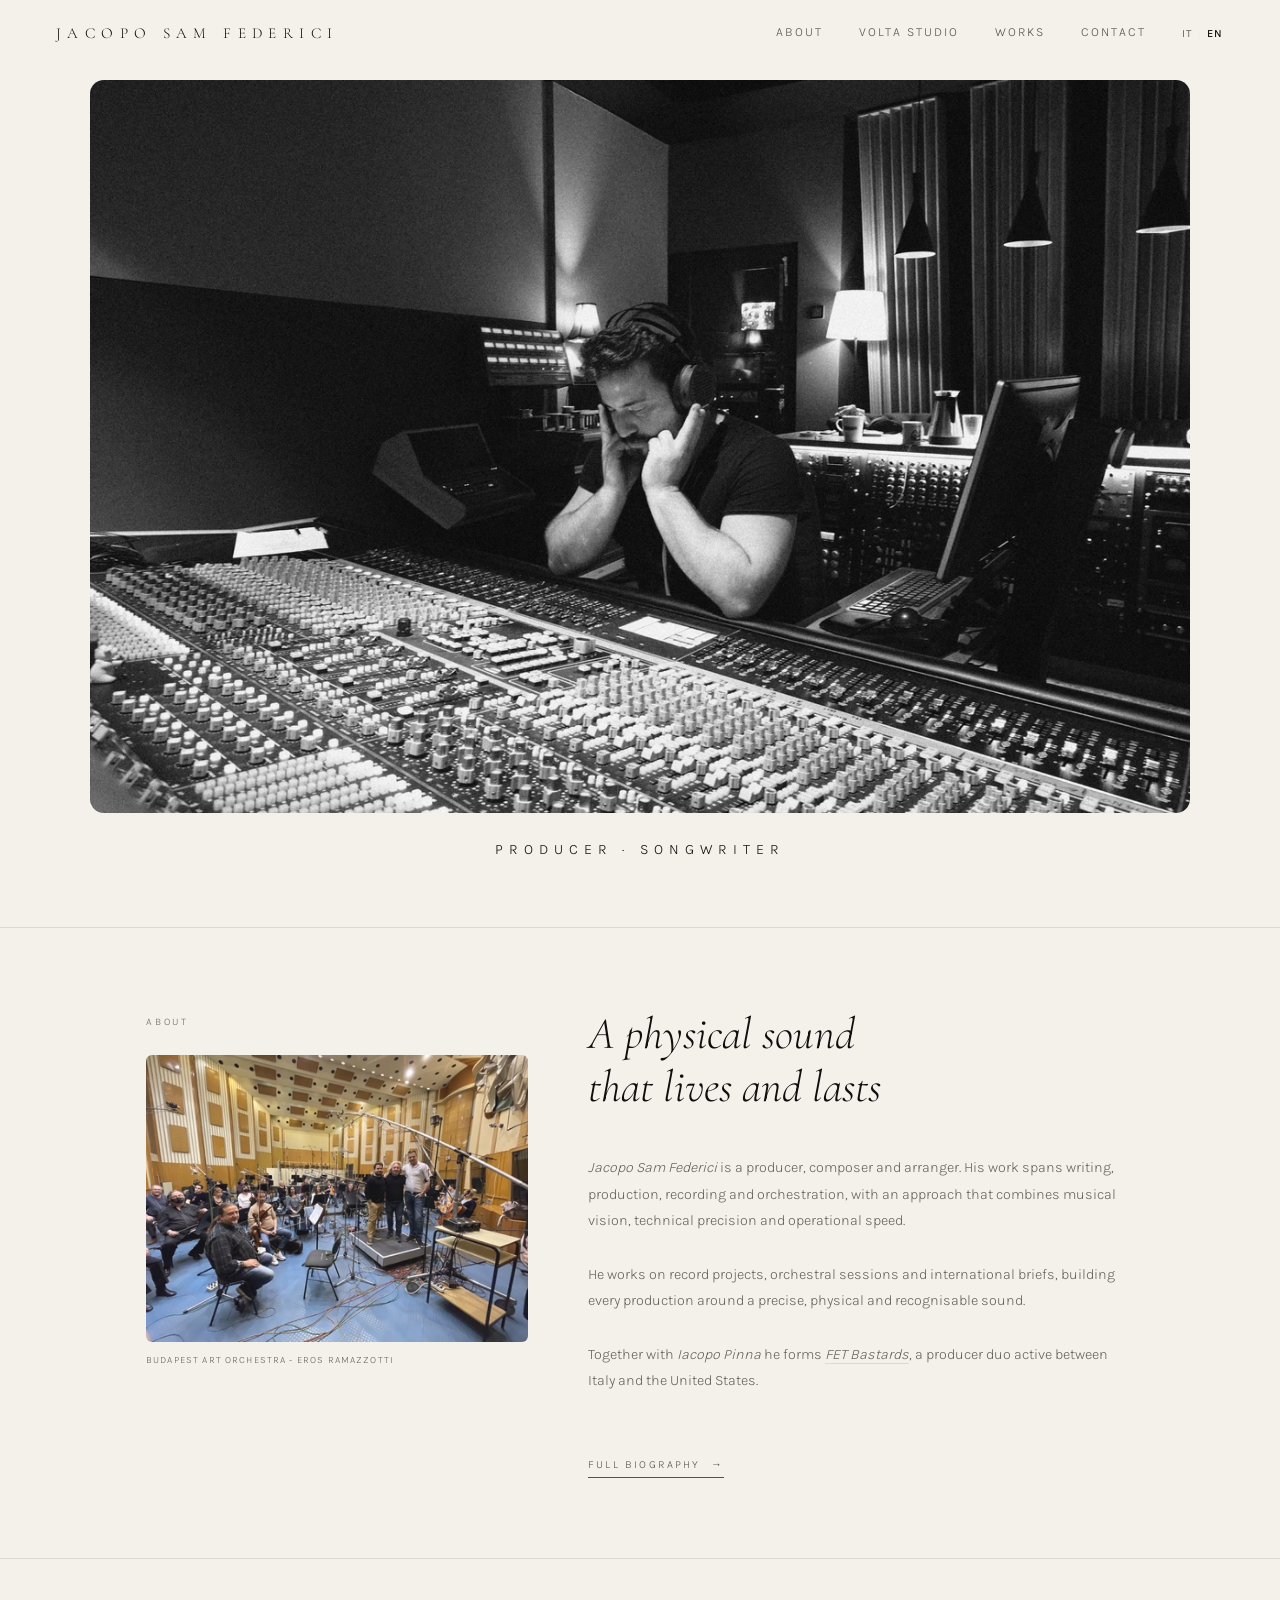
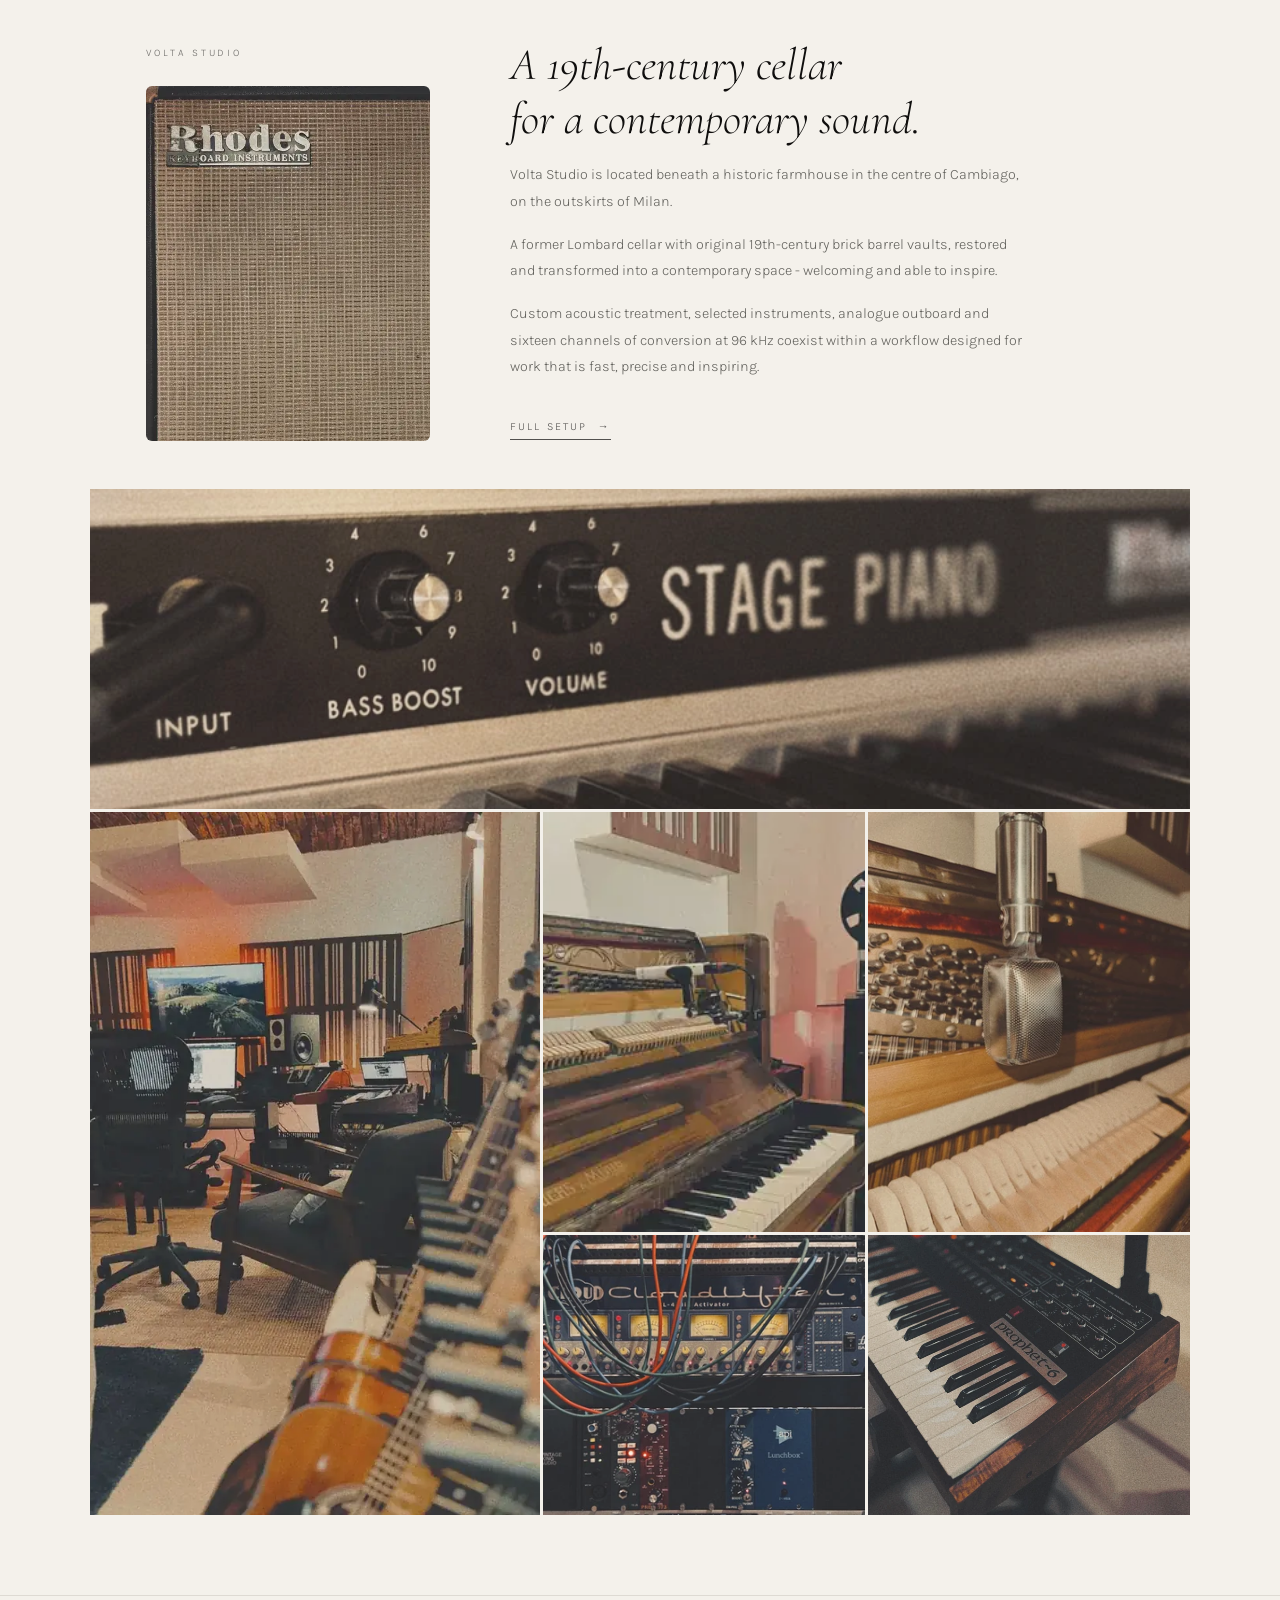
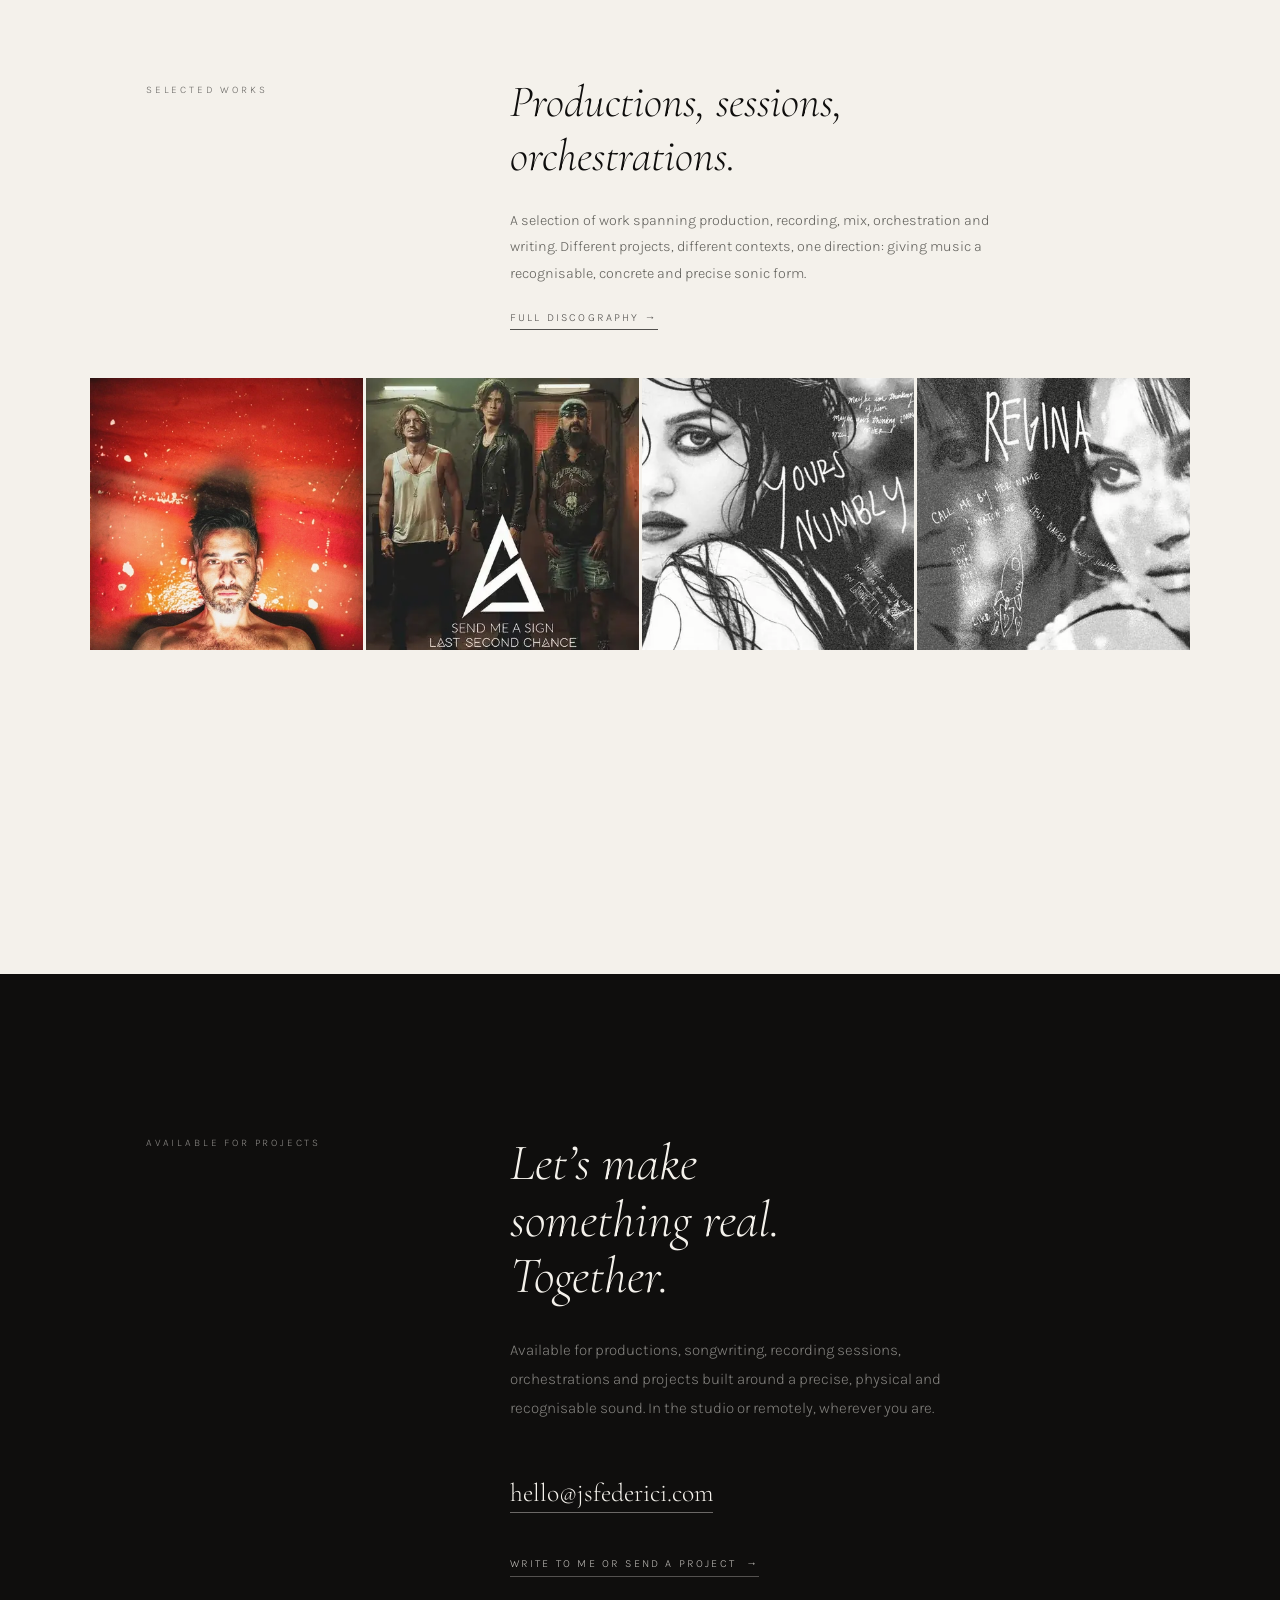
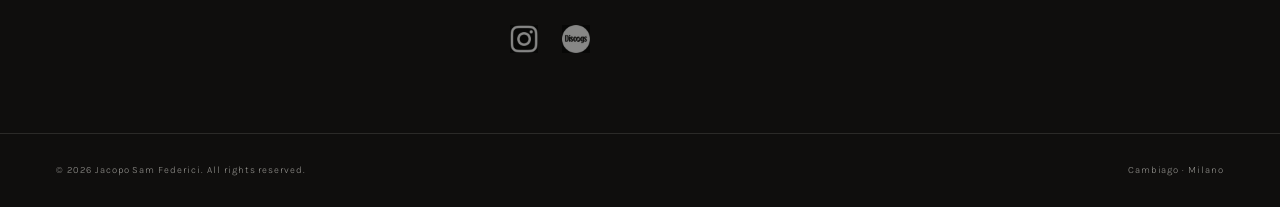
==== index.html @ 931bcba0 "upgrade contatti" ====
<!DOCTYPE html>
<html lang="it">
<head>
  <meta charset="UTF-8">
  <link rel="icon" href="/favicon.ico" sizes="any">
  <link rel="icon" type="image/svg+xml" href="/favicon.svg">
  <link rel="icon" type="image/png" sizes="192x192" href="/favicon-192.png">
  <link rel="apple-touch-icon" href="/apple-touch-icon.png">
  <link rel="manifest" href="/site.webmanifest">
  <link rel="preload" as="image" href="images/idx-hero-1200.webp" imagesrcset="images/idx-hero-768.webp 768w, images/idx-hero-1200.webp 1200w, images/idx-hero-1600.webp 1400w" imagesizes="(max-width:900px) 100vw, 1100px" fetchpriority="high">
  <meta name="viewport" content="width=device-width, initial-scale=1.0">
  <title>Jacopo Sam Federici - Producer, Studio di Registrazione e Produzione Musicale | Milano</title>
  <meta name="description" content="Producer, arrangiatore e compositore a Milano. Volta Studio: produzione discografica, registrazione voce e strumenti, mixaggio, orchestrazioni, sessioni orchestrali e composizione su brief. Sessioni in studio nell'area di Milano e produzioni da remoto in Italia e all'estero.">
  <meta name="keywords" content="studio di registrazione Milano, studio di produzione musicale Milano, produzione discografica, mixaggio, missaggio, orchestrazioni, orchestra, arrangiamenti, jingle, composizione su brief, producer Milano, arrangiatore, musicista di studio, registrazione voce, registrazione strumenti, songwriting, Volta Studio, Cambiago, hinterland Milano, da remoto, FET Bastards">
  <meta name="author" content="Jacopo Sam Federici">
  <meta name="robots" content="index, follow">
  <meta name="geo.region" content="IT-MI">
  <meta name="geo.placename" content="Cambiago, Milano">
  <meta name="geo.position" content="45.5986;9.4079">
  <meta name="ICBM" content="45.5986, 9.4079">
  <meta name="theme-color" content="#0f0e0d">
  <link rel="canonical" href="https://www.jsfederici.com/">

  <!-- Open Graph -->
  <meta property="og:type" content="website">
  <meta property="og:site_name" content="Jacopo Sam Federici">
  <meta property="og:locale:alternate" content="en_US">
  <meta property="og:url" content="https://www.jsfederici.com/">
  <meta property="og:title" content="Jacopo Sam Federici - Producer e Studio di Registrazione a Milano">
  <meta property="og:description" content="Producer, arrangiatore e compositore a Milano. Volta Studio: produzione discografica, registrazione, mixaggio e orchestrazioni. In studio o da remoto.">
  <meta property="og:locale" content="it_IT">
  <meta property="og:image" content="https://www.jsfederici.com/og-image.jpg">
  <meta property="og:image:width" content="1200">
  <meta property="og:image:height" content="630">
  <meta name="twitter:image" content="https://www.jsfederici.com/og-image.jpg">

  <!-- Twitter Card -->
  <meta name="twitter:card" content="summary_large_image">
  <meta name="twitter:title" content="Jacopo Sam Federici - Producer e Studio di Registrazione a Milano">
  <meta name="twitter:description" content="Producer, arrangiatore e compositore a Milano. Volta Studio: produzione discografica, registrazione, mixaggio e orchestrazioni. In studio o da remoto.">
  <link rel="preload" href="/fonts/karla-300.woff2" as="font" type="font/woff2" crossorigin>
  <link rel="preload" href="/fonts/cormorant-300.woff2" as="font" type="font/woff2" crossorigin>
  <link rel="preload" href="/fonts/cormorant-300i.woff2" as="font" type="font/woff2" crossorigin>
  <style>
@font-face{font-family:'Karla';font-style:normal;font-weight:300;font-display:swap;src:url('/fonts/karla-300.woff2') format('woff2')}@font-face{font-family:'Karla';font-style:normal;font-weight:400;font-display:swap;src:url('/fonts/karla-400.woff2') format('woff2')}@font-face{font-family:'Karla';font-style:normal;font-weight:500;font-display:swap;src:url('/fonts/karla-500.woff2') format('woff2')}@font-face{font-family:'Cormorant Garamond';font-style:normal;font-weight:300;font-display:swap;src:url('/fonts/cormorant-300.woff2') format('woff2')}@font-face{font-family:'Cormorant Garamond';font-style:normal;font-weight:400;font-display:swap;src:url('/fonts/cormorant-400.woff2') format('woff2')}@font-face{font-family:'Cormorant Garamond';font-style:normal;font-weight:600;font-display:swap;src:url('/fonts/cormorant-600.woff2') format('woff2')}@font-face{font-family:'Cormorant Garamond';font-style:italic;font-weight:300;font-display:swap;src:url('/fonts/cormorant-300i.woff2') format('woff2')}@font-face{font-family:'Cormorant Garamond';font-style:italic;font-weight:400;font-display:swap;src:url('/fonts/cormorant-400i.woff2') format('woff2')}@font-face{font-family:'Cormorant Garamond';font-style:italic;font-weight:600;font-display:swap;src:url('/fonts/cormorant-600i.woff2') format('woff2')}

    *,*::before,*::after{box-sizing:border-box;margin:0;padding:0}
    html{scroll-behavior:smooth}
    #about,#studio,#works,#contact{scroll-margin-top:90px}
    @media(max-width:768px){#about,#studio,#works,#contact{scroll-margin-top:64px}}
    html,body{overflow-x:hidden;max-width:100vw}
    :root{
      --ink:#0f0e0d;--paper:#f4f1eb;--cream:#ede9e1;
      --dust:#63625d;--rule:#dedad3;
      --serif:"Cormorant Garamond",Georgia,serif;
      --sans:"Karla",sans-serif;
      --max:1100px
    }
    body{background:var(--paper);color:var(--ink);font-family:var(--sans);font-weight:300;line-height:1.75;-webkit-font-smoothing:antialiased}
    img{display:block;max-width:100%}
    a{color:inherit}

    header{
      position:fixed;top:0;left:0;right:0;z-index:200;
      display:flex;justify-content:space-between;align-items:center;
      padding:20px 56px;
      background:rgba(244,241,235,0.92);
      backdrop-filter:blur(12px);-webkit-backdrop-filter:blur(12px);
      border-bottom:none;
    }
    .site-name{
      font-family:var(--serif);
      font-size:0.95rem;
      font-weight:300;
      letter-spacing:0.42em;
      text-decoration:none;
      color:var(--ink);
      text-transform:uppercase;
    }
    nav{display:flex;gap:36px;list-style:none}
    nav a{font-size:0.78rem;letter-spacing:0.16em;text-transform:uppercase;color:var(--ink);text-decoration:none;transition:color 0.2s;opacity:0.7}
    nav a:hover{color:var(--ink)}

    /* ── HERO - immagine centrata con hover overlay ── */
    .hero{
      display:flex;
      flex-direction:column;
      align-items:center;
      padding:80px 56px 0;
    }

    .hero-photo-wrap{
      position:relative;
      width:calc(100% + 112px);
      max-width:var(--max);
      margin:0 -56px;
      overflow:hidden;
      cursor:default;
      border-radius:14px;
      max-height:calc(100vh - 160px);
    }

    .hero-photo-wrap img{
      width:100%;
      height:100%;
      max-height:calc(100vh - 160px);
      object-fit:cover;
      object-position:center 30%;
      display:block;
        transition:opacity 0.4s ease;
    }

    /* Sottotitolo permanente */
    .hero-sub{
      margin-top:24px;
      font-size:0.9rem;
      letter-spacing:0.42em;
      text-transform:uppercase;
      color:var(--ink);
      text-align:center;
      font-weight:300;
    }

    .wrapper{max-width:var(--max);margin:0 auto;padding:0 56px}
    .section-rule{border:none;border-top:1px solid var(--rule)}
    .label{font-size:0.63rem;letter-spacing:0.28em;text-transform:uppercase;color:var(--ink);display:block;opacity:0.6}

    .bio-section{padding:80px 0;display:grid;grid-template-columns:1.4fr 2fr;grid-template-rows:auto 1fr;gap:0 60px;align-items:start;overflow:hidden}
    .bio-label{grid-column:1;grid-row:1;padding-top:6px}
    .bio-text{grid-column:2;grid-row:1/span 2}
    .bio-photo{grid-column:1;grid-row:2;margin-top:24px}
    .bio-photo > div{overflow:hidden;border-radius:6px}
    .bio-photo p{font-size:0.6rem;letter-spacing:0.12em;text-transform:uppercase;color:#63625d;margin-top:10px}
    .bio-text h2{font-family:var(--serif);font-size:clamp(2rem,3.5vw,3.2rem);font-weight:300;font-style:italic;line-height:1.2;margin-bottom:40px}
    .bio-text p{font-size:0.9rem;color:#63625d;line-height:1.85;margin-bottom:24px;max-width:640px}
    .bio-text strong{font-weight:600}

    .studio-section{padding:80px 0 80px}
    .studio-header{display:grid;grid-template-columns:1fr 2.2fr;gap:0 80px;align-items:start;margin-bottom:48px}
    .studio-header > div:first-child{padding-top:6px}
    .studio-header h2{font-family:var(--serif);font-size:clamp(2rem,3.5vw,3rem);font-weight:300;font-style:italic;line-height:1.2}
    .studio-header p{font-size:0.9rem;color:#63625d;max-width:520px;line-height:1.85;margin-top:16px}
    .studio-grid{display:grid;grid-template-columns:1.4fr 1fr 1fr;grid-template-rows:420px 280px;gap:3px;margin:0 -56px}
    .sg-item{overflow:hidden;position:relative;background:var(--cream)}
    .sg-item:first-child{grid-row:span 2}
    .sg-item img{width:100%;height:100%;object-fit:cover;opacity:0.92;transition:opacity 0.4s,transform 0.5s}
    .sg-item:hover img{opacity:1;transform:scale(1.04)}
    .sg-caption{position:absolute;bottom:0;left:0;right:0;padding:20px 20px 14px;background:linear-gradient(transparent,rgba(0,0,0,0.48));font-size:0.6rem;letter-spacing:0.2em;text-transform:uppercase;color:rgba(255,255,255,0.75);opacity:0;transition:opacity 0.3s}
    .sg-item:hover .sg-caption{opacity:1}
    .studio-gear{display:grid;grid-template-columns:repeat(3,1fr);margin-top:3px;gap:0 60px;padding-left:80px}
    .gear-col{padding:40px 0}
    
    .gear-col h4{font-size:0.7rem;letter-spacing:0.26em;text-transform:uppercase;color:var(--ink);margin-bottom:20px;opacity:0.8}
    .gear-col ul{list-style:none}
    .gear-col li{font-size:0.85rem;color:var(--ink);padding:5px 0;opacity:0.75;transition:color 0.2s,opacity 0.2s}
    .gear-col li:hover{opacity:1}

    .works-section{padding:80px 0 140px}
    .works-header{display:flex;justify-content:space-between;align-items:baseline;margin-bottom:40px}
    .works-header h2{font-family:var(--serif);font-size:clamp(1.8rem,3vw,2.6rem);font-weight:300;font-style:italic}
    .works-header a{font-size:0.63rem;letter-spacing:0.16em;text-transform:uppercase;color:#63625d;text-decoration:none;border-bottom:1px solid var(--rule);padding-bottom:2px;transition:color 0.2s,border-color 0.2s}
    .works-header a:hover{color:var(--ink);border-color:var(--ink)}
    .covers-grid{display:grid;grid-template-columns:repeat(4,1fr);gap:3px;margin:0 -56px 3px}
    .works-player-stack{}
    .works-spotify-strip{margin-top:24px;display:flex;justify-content:center}
    .works-spotify-strip iframe{width:100%;max-width:640px;height:160px;border:none;display:block;border-radius:8px}
    .cover-item{position:relative;overflow:hidden;aspect-ratio:1;background:var(--cream);cursor:pointer;outline:none;-webkit-tap-highlight-color:transparent}
    .cover-item img{width:100%;height:100%;object-fit:cover;opacity:0.92;transition:opacity 0.4s,transform 0.5s}
    .cover-item:hover img,.cover-item.tapped img,.cover-item:focus-visible img{opacity:1;transform:scale(1.04)}
    .cover-caption{position:absolute;inset:0;display:flex;flex-direction:column;justify-content:flex-end;padding:20px;background:linear-gradient(transparent 20%,rgba(0,0,0,0.85));opacity:0;transition:opacity 0.3s}
    .cover-item:hover .cover-caption,.cover-item.tapped .cover-caption,.cover-item:focus-visible .cover-caption{opacity:1}
    .cover-artist{font-family:var(--serif);font-size:1.15rem;font-weight:600;color:#fff;line-height:1.2}
    .cover-title{font-family:var(--serif);font-size:1rem;font-style:italic;color:rgba(255,255,255,0.95);margin-top:2px}
    .cover-role{font-size:0.68rem;letter-spacing:0.12em;text-transform:uppercase;color:rgba(255,255,255,0.6);margin-top:6px}
    .cover-placeholder{width:100%;height:100%;display:flex;align-items:center;justify-content:center;background:var(--cream);flex-direction:column;gap:8px;padding:16px}
    .cover-placeholder span{font-family:var(--serif);font-size:0.85rem;color:#63625d;text-align:center;line-height:1.4}
    .cover-placeholder small{font-size:0.58rem;letter-spacing:0.12em;text-transform:uppercase;color:var(--rule)}
    .credits-table{width:100%;border-collapse:collapse;border-top:1px solid var(--rule);margin-top:3px}
    .credits-table tr{border-bottom:1px solid var(--rule);transition:background 0.2s}
    .credits-table tr:hover{background:var(--cream)}
    .credits-table td{padding:16px 0;font-size:0.87rem}
    .credits-table td:first-child{font-family:var(--serif);font-size:1.05rem;font-weight:600;width:26%}
    .credits-table td:nth-child(2){font-family:var(--serif);font-style:italic;color:#63625d;width:32%}
    .credits-table td:nth-child(3){font-size:0.62rem;letter-spacing:0.14em;text-transform:uppercase;color:#63625d;width:30%}
    .credits-table td:last-child{font-size:0.7rem;color:#63625d;opacity:0.55;text-align:right;width:12%}
    .muso-badge{display:flex;align-items:center;padding:24px 0;border-top:1px solid var(--rule);margin-top:3px}
    .muso-badge a{display:inline-flex;align-items:center;gap:10px;font-size:0.68rem;letter-spacing:0.2em;text-transform:uppercase;color:var(--ink);text-decoration:none;opacity:0.7;transition:opacity 0.2s}
    .muso-badge a:hover{color:var(--ink)}
    .muso-badge img{height:18px;width:auto;opacity:0.45;transition:opacity 0.2s}
    .muso-badge a:hover img{opacity:0.9}

    .listen-section{padding:80px 0 140px;display:grid;grid-template-columns:1fr 1.6fr;gap:0 80px;align-items:start}
    .listen-left h2{font-family:var(--serif);font-size:clamp(1.8rem,3vw,2.8rem);font-weight:300;font-style:italic;line-height:1.2;margin-bottom:20px}
    .listen-left p{font-size:0.88rem;color:#63625d;line-height:1.85;max-width:340px}
    .listen-right iframe{width:100%;border:none;display:block}

    .contact-section{padding:96px 0 112px;text-align:center}
    .contact-heading{font-family:var(--serif);font-size:clamp(2rem,4.5vw,4rem);font-weight:300;font-style:italic;margin-bottom:40px;line-height:1.15}
    .contact-email{font-family:var(--serif);font-size:clamp(1.2rem,2.2vw,1.8rem);font-weight:300;text-decoration:none;color:var(--ink);border-bottom:1px solid var(--ink);padding-bottom:3px;transition:color 0.25s,border-color 0.25s}
    .contact-email:hover{color:#63625d;border-color:var(--dust)}
    .contact-social{display:flex;justify-content:center;align-items:center;gap:28px;margin-top:56px}
    .social-icon{display:inline-flex;width:28px;height:28px;opacity:0.4;transition:opacity 0.25s,transform 0.25s;text-decoration:none}
    .social-icon:hover{opacity:1;transform:scale(1.12)}
    .social-icon img{width:100%;height:100%;object-fit:contain}

    footer{border-top:1px solid var(--rule);padding:28px 56px;display:flex;justify-content:space-between;align-items:center}
    footer p{font-size:0.6rem;letter-spacing:0.1em;color:var(--dust)}
    .footer-social{display:flex;gap:18px;align-items:center}
    .footer-icon{width:16px;height:16px;opacity:0.3;transition:opacity 0.2s;text-decoration:none;display:inline-flex}
    .footer-icon:hover{opacity:0.75}
    .footer-icon img{width:100%;height:100%;object-fit:contain}

    .scroll-top{position:fixed;bottom:32px;right:28px;width:40px;height:40px;background:var(--ink);color:var(--paper);border-radius:50%;display:flex;align-items:center;justify-content:center;cursor:pointer;opacity:0;pointer-events:none;transition:opacity 0.3s;z-index:300;font-size:1.1rem;line-height:1;border:none;padding:0}
    .scroll-top.visible{opacity:0.6;pointer-events:auto}
    .scroll-top:hover{opacity:1}

    @keyframes fadeIn{from{opacity:0;transform:translateY(16px)}to{opacity:1;transform:translateY(0)}}
    .hero-photo-wrap{opacity:1}
    .reveal{opacity:0;transform:translateY(26px);transition:opacity 0.8s ease,transform 0.8s ease}
    .reveal.visible{opacity:1;transform:translateY(0)}

    @media(max-width:900px){
      [style*="margin:3px -56px"]{margin:3px -20px 0 !important}
      .hero-photo-wrap{width:calc(100% + 40px) !important;margin:0 -20px !important;max-width:none !important;border-radius:10px !important}
      .hero-photo-wrap img{max-height:calc(100vh - 120px) !important}
      .hero{padding:64px 24px 0 !important}
      *{max-width:100vw}
      .studio-grid{margin:0 -20px !important}
      .covers-grid{margin:0 -20px 3px !important}
      
      .bio-text p{font-size:0.95rem !important;line-height:1.9 !important}
      .bio-text h2{font-size:1.8rem !important}
      .studio-header p{font-size:0.95rem !important;line-height:1.9 !important}
      .gear-col li{font-size:0.95rem !important;padding:7px 0 !important}
      .gear-col h4{font-size:0.72rem !important}
      
      .listen-left p{font-size:0.95rem !important}
      .listen-left h2{font-size:1.6rem !important}
      
      #contact h2{font-size:1.8rem !important}
      #contact p{font-size:0.95rem !important}
      
      .cover-artist{font-size:0.95rem !important}
      .cover-title{font-size:0.82rem !important}
      .cover-role{font-size:0.6rem !important}
      
      .hero-sub{font-size:0.6rem !important}
      
      header{padding:14px 20px !important}
      .site-name{font-size:0.78rem !important}
      
      .label{font-size:0.6rem !important}
      
      .studio-header h2{font-size:1.5rem !important}
      html{font-size:16px}
      .wrapper{padding:0 20px}

      header{padding:14px 20px}
      nav{display:none}
      .site-name{font-size:0.8rem;letter-spacing:0.22em}

      .hero{padding:20px 20px 0}
      .hero-photo-wrap{max-width:100%;border-radius:10px}
      .hero-sub{font-size:0.65rem;letter-spacing:0.25em;margin-top:16px}

      .bio-section{grid-template-columns:1fr;grid-template-rows:auto;gap:12px;padding:52px 0}
      .bio-label{grid-column:1;grid-row:auto;margin-bottom:0;padding-top:0}
      .bio-text{grid-column:1;grid-row:auto;margin-bottom:36px}
      .bio-photo{grid-column:1;grid-row:auto;margin-top:0}
      .bio-text h2{font-size:1.9rem;margin-bottom:24px}
      .bio-text p{font-size:0.92rem;line-height:1.85}

      .studio-section{padding:52px 0 52px}
      .studio-header{grid-template-columns:1fr;gap:12px;margin-bottom:56px}
      .studio-header h2{font-size:1.7rem}
      .studio-header p{font-size:0.92rem;margin-top:10px}

      .studio-grid{
        grid-template-columns:1fr 1fr;
        grid-template-rows:auto;
        margin:0 -20px;
      }
      .studio-banner{margin:3px -20px 3px !important}
      .sg-item{height:180px}
      .sg-item:first-child{grid-row:span 1;height:180px}
      .studio-grid .sg-item:last-child{grid-column:1/-1}

      .studio-gear{grid-template-columns:1fr !important;margin-top:0}
      /* Accordion mobile */
      .studio-gear{padding-left:0 !important}
      .gear-col{padding:0 !important;border-right:none !important;border-bottom:none !important;border-top:1px solid var(--rule) !important}
      .studio-gear:last-of-type .gear-col:last-child{border-bottom:1px solid var(--rule) !important}
      .studio-gear:not(:last-of-type) .gear-col:last-child{border-bottom:none !important}
      .gear-col h4{display:flex;justify-content:space-between;align-items:center;padding:16px 0 !important;cursor:pointer;font-size:0.7rem;margin-bottom:0 !important}
      .gear-col h4::after{content:"＋";font-size:0.9rem;opacity:0.4;transition:transform 0.3s}
      .gear-col.open h4::after{content:"−"}
      .gear-col ul{max-height:0;overflow:hidden;transition:max-height 0.4s ease}
      .gear-col.open ul{max-height:600px}
      .gear-col li{padding:6px 0 !important}
      .gear-col h4{font-size:0.7rem;margin-bottom:14px}
      .gear-col li{font-size:0.92rem;padding:5px 0}
      .gear-col li:last-child{border-bottom:none !important}

      .studio-header[style*="padding:80px"]{grid-template-columns:1fr !important;gap:12px !important;padding:52px 0 24px !important}

      .works-section{padding:52px 0 80px}
      .covers-grid{grid-template-columns:repeat(2,1fr);gap:2px}
      .works-spotify-strip iframe{max-width:100%;height:152px;border-radius:4px}
      .cover-artist{font-size:0.82rem}
      .cover-title{font-size:0.72rem}
      .cover-role{font-size:0.55rem}

      .listen-section{grid-template-columns:1fr;gap:32px 0;padding:52px 0 80px}
      .listen-left h2{font-size:1.7rem}
      .listen-left p{font-size:0.92rem;max-width:100%}
      .listen-right iframe{height:380px;min-height:380px}

      #contact{padding:48px 0 20px !important}
      #contact > div{padding:0 20px !important}
      #contact .reveal{
        grid-template-columns:1fr !important;
        gap:24px 0 !important;
        padding-bottom:32px !important;
      }
      #contact h2{font-size:2.2rem !important;margin-bottom:24px !important}
      #contact p{font-size:0.92rem !important;max-width:100% !important;margin-bottom:32px !important}
      #contact a[href^="mailto"]{font-size:1.2rem !important}
      #contact-social{justify-content:center !important;margin-top:20px !important}
      
      #contact > div > div:last-child{
        flex-direction:column !important;
        gap:8px !important;
        text-align:center !important;
        padding-top:18px !important;
      }

      [class="studio-header reveal"]{grid-template-columns:1fr !important;gap:12px !important}

      [style*="padding:56px 0 56px"]{font-size:0.9rem !important}

      /* footer mobile: unica riga centrata */
      #contact #contact-footer-bar{margin-top:24px !important;padding:28px 20px !important;border-top-color:rgba(244,241,235,0.28) !important;justify-content:center !important;align-items:center !important;gap:0 !important;flex-wrap:wrap !important}
      #contact-footer-bar>p{font-size:0.6rem !important;letter-spacing:0.1em !important;margin:0 !important;text-align:center !important;color:rgba(244,241,235,0.6) !important}
      #contact-footer-bar>p::after{content:"Cambiago · Milano";display:block;margin-top:3px}
      #contact-footer-bar>div{display:none !important}
    }
  </style>
  <script type="application/ld+json">
  {
    "@context": "https://schema.org",
    "@graph": [
      {
        "@type": "WebSite",
        "@id": "https://www.jsfederici.com/#website",
        "url": "https://www.jsfederici.com/",
        "name": "Jacopo Sam Federici",
        "inLanguage": ["it-IT", "en"],
        "publisher": { "@id": "https://www.jsfederici.com/#person" }
      },
      {
        "@type": "Person",
        "@id": "https://www.jsfederici.com/#person",
        "name": "Jacopo Sam Federici",
        "jobTitle": "Music Producer, Songwriter, Arranger",
        "url": "https://www.jsfederici.com/",
        "image": "https://www.jsfederici.com/og-image.jpg",
        "sameAs": [
          "https://www.instagram.com/jsfederici/",
          "https://www.instagram.com/fetbastards/",
          "https://www.discogs.com/artist/6352539-Jacopo-Federici"
        ],
        "knowsAbout": [
          "Produzione musicale", "Produzione discografica", "Recording",
          "Registrazione voce", "Registrazione strumenti", "Mixaggio",
          "Songwriting", "Arrangiamento", "Orchestrazione",
          "Sessioni orchestrali", "Composizione su brief", "Jingle"
        ],
        "worksFor": { "@id": "https://www.jsfederici.com/#fetbastards" },
        "address": {
          "@type": "PostalAddress",
          "addressLocality": "Cambiago",
          "addressRegion": "MI",
          "addressCountry": "IT"
        }
      },
      {
        "@type": ["LocalBusiness", "ProfessionalService"],
        "@id": "https://www.jsfederici.com/#studio",
        "name": "Volta Studio \u2014 Jacopo Sam Federici",
        "alternateName": ["Volta Studio", "Volta Studio Milano"],
        "description": "Studio di registrazione e produzione musicale a Cambiago, alle porte di Milano. Produzione discografica, registrazione voce e strumenti, mixaggio, orchestrazioni, sessioni orchestrali e composizione su brief. Sessioni in studio nell'area milanese e produzioni da remoto in Italia e all'estero.",
        "url": "https://www.jsfederici.com/",
        "image": "https://www.jsfederici.com/og-image.jpg",
        "email": "hello@jsfederici.com",
        "priceRange": "$$",
        "founder": { "@id": "https://www.jsfederici.com/#person" },
        "address": {
          "@type": "PostalAddress",
          "addressLocality": "Cambiago",
          "addressRegion": "MI",
          "postalCode": "20040",
          "addressCountry": "IT"
        },
        "geo": { "@type": "GeoCoordinates", "latitude": 45.5986, "longitude": 9.4079 },
        "areaServed": [
          { "@type": "City", "name": "Milano" },
          { "@type": "AdministrativeArea", "name": "Citt\u00e0 Metropolitana di Milano" },
          { "@type": "City", "name": "Monza" },
          { "@type": "AdministrativeArea", "name": "Monza e Brianza" },
          { "@type": "City", "name": "Cambiago" },
          { "@type": "City", "name": "Gorgonzola" },
          { "@type": "City", "name": "Cernusco sul Naviglio" },
          { "@type": "City", "name": "Sesto San Giovanni" },
          { "@type": "City", "name": "Vimercate" },
          { "@type": "City", "name": "Segrate" },
          { "@type": "AdministrativeArea", "name": "Lombardia" },
          { "@type": "Country", "name": "Italia" }
        ],
        "serviceType": [
          "Produzione discografica", "Registrazione", "Mixaggio",
          "Orchestrazione", "Sessioni orchestrali", "Songwriting",
          "Composizione su brief", "Jingle", "Arrangiamento"
        ],
        "availableChannel": {
          "@type": "ServiceChannel",
          "name": "Produzione e collaborazioni da remoto",
          "serviceLocation": { "@type": "VirtualLocation", "url": "https://www.jsfederici.com/" }
        },
        "hasOfferCatalog": {
          "@type": "OfferCatalog",
          "name": "Servizi di produzione musicale",
          "itemListElement": [
            { "@type": "Offer", "itemOffered": { "@type": "Service", "name": "Produzione discografica musicale", "areaServed": "IT" } },
            { "@type": "Offer", "itemOffered": { "@type": "Service", "name": "Registrazione voce e strumenti", "areaServed": "Milano" } },
            { "@type": "Offer", "itemOffered": { "@type": "Service", "name": "Mixaggio / Missaggio", "areaServed": "IT" } },
            { "@type": "Offer", "itemOffered": { "@type": "Service", "name": "Orchestrazione e arrangiamento", "areaServed": "IT" } },
            { "@type": "Offer", "itemOffered": { "@type": "Service", "name": "Sessioni orchestrali", "areaServed": "IT" } },
            { "@type": "Offer", "itemOffered": { "@type": "Service", "name": "Composizione su brief", "areaServed": "IT" } },
            { "@type": "Offer", "itemOffered": { "@type": "Service", "name": "Jingle e musica per pubblicit\u00e0", "areaServed": "IT" } },
            { "@type": "Offer", "itemOffered": { "@type": "Service", "name": "Songwriting", "areaServed": "IT" } },
            { "@type": "Offer", "itemOffered": { "@type": "Service", "name": "Musicista di studio / session", "areaServed": "Milano" } }
          ]
        }
      },
      {
        "@type": "MusicGroup",
        "@id": "https://www.jsfederici.com/#fetbastards",
        "name": "FET Bastards",
        "url": "https://www.instagram.com/fetbastards/",
        "member": { "@id": "https://www.jsfederici.com/#person" }
      }
    ]
  }
  </script>
<script>
(function(){
  if(!location.hash) return;
  var s=document.createElement('style');
  s.id='hash-nav-hide';
  s.textContent='body{opacity:0!important;pointer-events:none}';
  document.head.appendChild(s);
  document.addEventListener('DOMContentLoaded',function(){
    document.documentElement.style.scrollBehavior='auto';
    var el=document.querySelector(location.hash);
    if(el){
      var top=el.getBoundingClientRect().top+window.pageYOffset-90;
      window.scrollTo(0,top);
    }
    var hide=document.getElementById('hash-nav-hide');
    if(hide) hide.remove();
    requestAnimationFrame(function(){
      document.documentElement.style.scrollBehavior='';
    });
  });
})();
</script>
</head>
<body>

<!-- HEADER -->
<header>
<h1 style="position:absolute;width:1px;height:1px;overflow:hidden;clip:rect(0,0,0,0);white-space:nowrap;">Jacopo Sam Federici - Producer e Studio di Registrazione Milano</h1>
  <a href="#" class="site-name">Jacopo Sam Federici</a>
  <div style="display:flex;align-items:center;gap:36px;">
    <nav>
      <a href="#about" data-i18n="nav_about">Bio</a>
      <a href="#studio" data-i18n="nav_studio">Volta Studio</a>
      <a href="#works" data-i18n="nav_works">Lavori</a>
      <a href="#contact" data-i18n="nav_contact">Contatti</a>
    </nav>
    <div style="display:flex;gap:6px;align-items:center;">
      <button id="btn-it" onclick="setLang('it')" style="font-size:0.68rem;letter-spacing:0.14em;text-transform:uppercase;background:none;border:none;cursor:pointer;font-family:var(--sans);color:var(--ink);opacity:1;font-weight:500;padding:0;">IT</button>
      <span style="color:var(--rule);font-size:0.7rem;">·</span>
      <button id="btn-en" onclick="setLang('en')" style="font-size:0.68rem;letter-spacing:0.14em;text-transform:uppercase;background:none;border:none;cursor:pointer;font-family:var(--sans);color:#63625d;font-weight:400;padding:0;">EN</button>
    </div>
  </div>
</header>

<main>

<!-- HERO - foto centrata con hover -->
<div class="hero">
  <div class="hero-photo-wrap">
    <img loading="eager" alt="Jacopo Sam Federici" src="images/idx-hero-1200.webp" srcset="images/idx-hero-768.webp 768w, images/idx-hero-1200.webp 1200w, images/idx-hero-1600.webp 1400w" sizes="(max-width:900px) 100vw, 1100px" width="1200" height="800" fetchpriority="high" decoding="async">
    <div class="hero-overlay">
    </div>
  </div>
  <p class="hero-sub" data-i18n="hero_sub">Producer · Songwriter</p>
</div>

<!-- BIO -->
<section id="about"><hr class="section-rule" style="margin-top:64px;">
<div class="wrapper"><div class="bio-section reveal">
  <div class="bio-label">
        <span class="label" data-i18n="about_label">Bio</span>
      </div>
  <div class="bio-text">
    <h2 id="t-bio-heading" data-i18n="bio_heading">Un suono fisico,<br>che vive e rimane</h2>
    <p class="t-it"><em>Jacopo Sam Federici</em> è un producer, composer e arrangiatore. Il suo lavoro attraversa scrittura, produzione, recording e orchestrazione, con un approccio che unisce visione musicale, precisione tecnica e rapidità operativa.<br><br>Lavora su progetti discografici, sessioni orchestrali e brief internazionali, costruendo ogni produzione intorno a un suono preciso, fisico e riconoscibile.<br><br>Insieme a <em>Iacopo Pinna</em> dà vita ai <em><a href="https://www.instagram.com/fetbastards/" target="_blank" style="color:inherit;border-bottom:1px solid var(--rule);text-decoration:none;">FET Bastards</a></em>, duo di producer attivo tra Italia e Stati Uniti.</p>
    <p class="t-en" style="display:none"><em>Jacopo Sam Federici</em> is a producer, composer and arranger. His work spans writing, production, recording and orchestration, with an approach that combines musical vision, technical precision and operational speed.<br><br>He works on record projects, orchestral sessions and international briefs, building every production around a precise, physical and recognisable sound.<br><br>Together with <em>Iacopo Pinna</em> he forms <em><a href="https://www.instagram.com/fetbastards/" target="_blank" style="color:inherit;border-bottom:1px solid var(--rule);text-decoration:none;">FET Bastards</a></em>, a producer duo active between Italy and the United States.</p>
    <a href="biography.html" style="display:inline-flex;align-items:center;gap:10px;margin-top:36px;font-size:0.68rem;letter-spacing:0.2em;text-transform:uppercase;color:var(--ink);text-decoration:none;border-bottom:1px solid var(--ink);padding-bottom:3px;transition:opacity 0.2s;opacity:0.7;" onmouseover="this.style.opacity=1" onmouseout="this.style.opacity=0.7" data-i18n="full_bio_link">Biografia completa &nbsp;→</a>
  </div>
  <div class="bio-photo">
    <div><img alt="Budapest Art Orchestra - Eros Ramazzotti" style="width:100%;height:auto;display:block;opacity:0.92;" src="images/idx-03.webp" srcset="images/idx-03-sm.webp 440w, images/idx-03.webp 780w" sizes="(max-width:900px) 100vw, 440px" width="780" height="585" loading="lazy" decoding="async"></div>
    <p>Budapest Art Orchestra - Eros Ramazzotti</p>
  </div>
</div></div></section>

<!-- STUDIO -->
<section id="studio"><hr class="section-rule">
<div class="wrapper"><div class="studio-section">
  <div class="studio-header reveal">
    <div>
      <span class="label" data-i18n="studio_label">Volta Studio</span>
      <div style="margin-top:24px;overflow:hidden;border-radius:6px;">
        <img alt="Rhodes Keyboard Instruments" style="width:100%;height:auto;display:block;opacity:0.92;" src="images/idx-04.webp" srcset="images/idx-04-sm.webp 320w, images/idx-04.webp 512w" sizes="(max-width:900px) 100vw, 350px" width="512" height="640" loading="lazy" decoding="async">
      </div>
    </div>
    <div>
      <h2 data-i18n="studio_heading">Una cantina del XIX secolo<br>per un suono contemporaneo.</h2>
      <p class="t-it">Volta Studio si trova sotto una cascina storica nel centro di Cambiago, alle porte di Milano.</p>
      <p class="t-en" style="display:none">Volta Studio is located beneath a historic farmhouse in the centre of Cambiago, on the outskirts of Milan.</p>
      
      <p class="t-it" style="margin-top:16px;">Un'ex cantina lombarda con volte a botte in mattoni originali del XIX secolo, restaurata e trasformata in uno spazio contemporaneo, accogliente e capace di ispirare.</p>
      <p class="t-en" style="display:none;margin-top:16px;">A former Lombard cellar with original 19th-century brick barrel vaults, restored and transformed into a contemporary space - welcoming and able to inspire.</p>

      <p class="t-it" style="margin-top:16px;">Trattamento acustico custom, strumenti selezionati, outboard analogico e sedici canali di conversione a 96 kHz convivono in un workflow pensato per lavorare in modo rapido, preciso e stimolante.</p>
      <p class="t-en" style="display:none;margin-top:16px;">Custom acoustic treatment, selected instruments, analogue outboard and sixteen channels of conversion at 96 kHz coexist within a workflow designed for work that is fast, precise and inspiring.</p>
      <a href="setup.html" data-i18n="setup_link" style="display:inline-block;margin-top:36px;font-size:0.68rem;letter-spacing:0.2em;text-transform:uppercase;color:var(--ink);text-decoration:none;border-bottom:1px solid var(--ink);padding-bottom:3px;transition:opacity 0.2s;opacity:0.7;" onmouseover="this.style.opacity=1" onmouseout="this.style.opacity=0.7">Setup completo &nbsp;→</a>
      

    </div>
  </div>
  <div class="studio-banner" style="margin:3px -56px 3px;overflow:hidden;">
    <img alt="Stage piano" style="width:100%;height:320px;object-fit:cover;object-position:center 38%;display:block;opacity:0.92;" src="images/idx-05.webp" srcset="images/idx-05-sm.webp 424w, images/idx-05.webp 847w" sizes="(max-width:900px) 100vw, 850px" width="847" height="1060" loading="lazy" decoding="async">
  </div>
  <div class="studio-grid reveal">
    <div class="sg-item"><img alt="Volta Studio - control room" src="images/idx-06.webp" width="848" height="1060" loading="lazy" decoding="async" srcset="images/idx-06-sm.webp 720w, images/idx-06.webp 848w" sizes="(max-width:900px) 50vw, 452px"></div>
    <div class="sg-item"><img alt="Fuchs piano - Revox A77" src="images/idx-07.webp" width="1060" height="795" loading="lazy" decoding="async" srcset="images/idx-07-sm.webp 430w, images/idx-07.webp 1060w" sizes="(max-width:900px) 50vw, 323px"></div>
    <div class="sg-item"><img alt="Ribbon mic inside piano" src="images/idx-08.webp" srcset="images/idx-08-sm.webp 360w, images/idx-08.webp 560w" sizes="(max-width:900px) 50vw, 360px" width="560" height="700" loading="lazy" decoding="async"></div>
    <div class="sg-item"><img alt="Rack - Apollo, Cloudlifter, API" src="images/idx-09.webp" srcset="images/idx-09-sm.webp 360w, images/idx-09.webp 560w" sizes="(max-width:900px) 50vw, 360px" width="560" height="700" loading="lazy" decoding="async"></div>
    <div class="sg-item"><img alt="Prophet-6 - Moog" src="images/idx-10.webp" srcset="images/idx-10-sm.webp 450w, images/idx-10.webp 900w" sizes="(max-width:900px) 50vw, 452px" width="900" height="540" loading="lazy" decoding="async"></div>

  </div>
</div></div></section>

<!-- WORKS -->
<section id="works" style="overflow:hidden"><hr class="section-rule">
<div class="wrapper"><div class="works-section">
  <div class="studio-header reveal">
    <div><span class="label" data-i18n="works_label">Lavori selezionati</span></div>
    <div>
      <h2 id="works-heading" data-i18n="works_heading" style="font-family:var(--serif);font-size:clamp(2rem,3.5vw,3rem);font-weight:300;font-style:italic;line-height:1.2;margin-bottom:24px;">Produzioni, sessioni,<br>orchestrazioni.</h2>
      <p class="t-it" style="font-size:0.9rem;color:#63625d;max-width:520px;line-height:1.85;">Una selezione di lavori che attraversa produzione, recording, mix, orchestrazione e scrittura. Progetti diversi, contesti diversi, un'unica direzione: dare alla musica una forma sonora riconoscibile, concreta e precisa.</p><p class="t-en" style="display:none;font-size:0.9rem;color:#63625d;max-width:520px;line-height:1.85;">A selection of work spanning production, recording, mix, orchestration and writing. Different projects, different contexts, one direction: giving music a recognisable, concrete and precise sonic form.</p>
      <a href="discografia.html" style="display:inline-block;margin-top:20px;font-size:0.68rem;letter-spacing:0.2em;text-transform:uppercase;color:var(--ink);text-decoration:none;border-bottom:1px solid var(--ink);padding-bottom:2px;opacity:0.7;transition:opacity 0.2s;" data-i18n="discography_link">Discografia completa →</a>
    </div>
  </div>
  <div class="works-player-stack reveal">
    <div class="covers-grid">

    <!-- ── PRODUCTIONS ── -->
    <figure class="cover-item" data-href="https://open.spotify.com/intl-it/album/3oc2U6EouvUgxWAoCAos3y?si=0a4GmnkdT5i0mZKR-IoxGg" role="link" tabindex="0"><img alt="Pollio - Dopo la bomba" src="images/idx-11.webp" width="420" height="420" loading="lazy" decoding="async"><figcaption class="cover-caption"><span class="cover-artist">Pollio</span><span class="cover-title">Dopo la bomba</span><span class="cover-role">Producer</span></figcaption></figure>
    <figure class="cover-item" data-href="https://open.spotify.com/intl-it/album/3sFEfOP6YUrndysnZeMaiT?si=11b43482affd43cf" role="link" tabindex="0"><img alt="Last Second Chance - Send Me A Sign" src="images/idx-12.webp" width="420" height="420" loading="lazy" decoding="async"><figcaption class="cover-caption"><span class="cover-artist">Last Second Chance</span><span class="cover-title">Send Me A Sign</span><span class="cover-role">Co-Producer</span></figcaption></figure>
    <figure class="cover-item" data-href="https://open.spotify.com/intl-it/track/6B01KM5UN3gv5hbGBqjlGn?si=2d4995df1abd4f4c" role="link" tabindex="0"><img alt="Gabriella Marinaro - Yours Numbly" src="images/idx-13.webp" width="420" height="420" loading="lazy" decoding="async"><figcaption class="cover-caption"><span class="cover-artist">Gabriella Marinaro</span><span class="cover-title">Yours Numbly</span><span class="cover-role">Producer · Composer</span></figcaption></figure>
    <figure class="cover-item" data-href="https://open.spotify.com/intl-it/track/36d0TZYDlE17jwLvZJIrHs?si=fa40877d9db14629" role="link" tabindex="0"><img alt="Gabriella Marinaro - Regina" src="images/idx-14.webp" width="420" height="420" loading="lazy" decoding="async"><figcaption class="cover-caption"><span class="cover-artist">Gabriella Marinaro</span><span class="cover-title">Regina</span><span class="cover-role">Producer</span></figcaption></figure>
  <div id="future-works" style="display:none"><!-- future-works -->
    <figure class="cover-item" data-href="https://open.spotify.com/intl-it/track/4xcrZN6V7Nzj22rPkbQKYr?si=b994b29eb71f484e" role="link" tabindex="0"><img alt="Gabriella Marinaro - How To Love" src="images/idx-15.webp" width="420" height="420" loading="lazy" decoding="async"><figcaption class="cover-caption"><span class="cover-artist">Gabriella Marinaro</span><span class="cover-title">How To Love</span><span class="cover-role">Producer</span></figcaption></figure>
    <figure class="cover-item" data-href="https://open.spotify.com/intl-it/track/58oa6ePZANG3KY3yVXS5dn?si=7c4c3495b523472f" role="link" tabindex="0"><img alt="rache. - Into This" src="images/idx-16.webp" width="420" height="420" loading="lazy" decoding="async"><figcaption class="cover-caption"><span class="cover-artist">rache.</span><span class="cover-title">Into This</span><span class="cover-role">Producer · Composer</span></figcaption></figure>
    <figure class="cover-item" data-href="https://open.spotify.com/intl-it/track/2mVKF1x12yALLklESC4FJg?si=9dfd126c85124832" role="link" tabindex="0"><img alt="isla - Berlino" src="images/idx-17.webp" width="420" height="420" loading="lazy" decoding="async"><figcaption class="cover-caption"><span class="cover-artist">isla</span><span class="cover-title">Berlino / Canzone Per Dimenticare</span><span class="cover-role">Producer · Mix · Master</span></figcaption></figure>
    <figure class="cover-item" data-href="https://open.spotify.com/intl-it/track/2gL55y8gWonY55sLZYVq3C?si=59ef2451545c450a" role="link" tabindex="0"><img alt="STF - nobody" src="images/idx-18.webp" width="420" height="420" loading="lazy" decoding="async"><figcaption class="cover-caption"><span class="cover-artist">STF, FET BASTARDs</span><span class="cover-title">nobody</span><span class="cover-role">Producer</span></figcaption></figure>
    <figure class="cover-item" data-href="https://open.spotify.com/intl-it/track/4wLxwM3ALOGnRr0Xc1kKgg?si=1160c9d3b23d47ba" role="link" tabindex="0"><img alt="Manuel Finotti - Forse Dovremmo Parlare" src="images/idx-19.webp" width="420" height="420" loading="lazy" decoding="async"><figcaption class="cover-caption"><span class="cover-artist">Manuel Finotti</span><span class="cover-title">Forse Dovremmo Parlare</span><span class="cover-role">Producer · Composer · Mix</span></figcaption></figure>

    <!-- ── MUSICIAN ── -->
    <figure class="cover-item" data-href="https://open.spotify.com/intl-it/album/3HsOqLWPTRJGhX1FGAsEMM?si=_aplYaQ6Tg23ZibrrnAs5w" role="link" tabindex="0"><img alt="Marco Carta - Tieniti Forte" src="images/idx-20.webp" width="420" height="420" loading="lazy" decoding="async"><figcaption class="cover-caption"><span class="cover-artist">Marco Carta</span><span class="cover-title">Tieniti Forte</span><span class="cover-role">Acoustic Guitar</span></figcaption></figure>
    <figure class="cover-item" data-href="https://open.spotify.com/intl-it/track/4JJPB2xUtNwZ07OytVa73J?si=dfbea14f4ac14a29" role="link" tabindex="0"><img alt="dile - Rewind" src="images/idx-21.webp" width="420" height="420" loading="lazy" decoding="async"><figcaption class="cover-caption"><span class="cover-artist">dile</span><span class="cover-title">Rewind</span><span class="cover-role">Piano</span></figcaption></figure>
    <figure class="cover-item" data-href="https://open.spotify.com/intl-it/album/45FBhILpUCTHHPtamSd8P9?si=KcH2MvDqRvOpP2fhYBrsTg" role="link" tabindex="0"><img alt="Mox - Figurati l'amore" src="images/idx-22.webp" width="420" height="420" loading="lazy" decoding="async"><figcaption class="cover-caption"><span class="cover-artist">Mox</span><span class="cover-title">Figurati l'amore</span><span class="cover-role">Arranger</span></figcaption></figure>

    <!-- ── ENGINEER / MIX ── -->
    <figure class="cover-item" data-href="https://open.spotify.com/intl-it/album/14BbxMmEwA5iobxv4NZykX?si=vcUeNU56R6ykzAAmxfq1qA" role="link" tabindex="0"><img alt="Renato Zero - Zerosettanta Vol.2" src="images/idx-23.webp" width="420" height="420" loading="lazy" decoding="async"><figcaption class="cover-caption"><span class="cover-artist">Renato Zero</span><span class="cover-title">Zerosettanta Vol.2</span><span class="cover-role">Engineer</span></figcaption></figure>
    <figure class="cover-item" data-href="https://open.spotify.com/intl-it/album/3ndzRNxUxwpUoNAfs3UgCG?si=VipDx4x_RyqmP-Kz4UAWhg" role="link" tabindex="0"><img alt="Eros Ramazzotti - Battito Infinito" src="images/idx-24.webp" width="420" height="420" loading="lazy" decoding="async"><figcaption class="cover-caption"><span class="cover-artist">Eros Ramazzotti</span><span class="cover-title">Battito Infinito</span><span class="cover-role">Orchestral Management · Score Preparation</span></figcaption></figure>
    <figure class="cover-item" data-href="https://open.spotify.com/intl-it/album/2FLQ6iRvDiJFfhdgWyuBM0?si=PcC5vKbPSA6OReyd1EAlYw" role="link" tabindex="0"><img alt="Raf Tozzi - Due, la nostra storia" src="images/idx-25.webp" width="420" height="420" loading="lazy" decoding="async"><figcaption class="cover-caption"><span class="cover-artist">Raf Tozzi</span><span class="cover-title">Due, la nostra storia</span><span class="cover-role">Mix Engineer</span></figcaption></figure>
    <figure class="cover-item" data-href="https://open.spotify.com/intl-it/album/4nDpojMM2Cq4SeXNZTW7UR?si=oWGoV37NTuGgU846HQ42yA" role="link" tabindex="0"><img alt="Ligabue - Start" src="images/idx-26.webp" width="420" height="420" loading="lazy" decoding="async"><figcaption class="cover-caption"><span class="cover-artist">Ligabue</span><span class="cover-title">Start</span><span class="cover-role">Studio Assistant</span></figcaption></figure>
  <!-- /future-works --></div>

    </div>
    <div class="works-spotify-strip" id="spotify-strip" style="opacity:0;transition:opacity 0.6s;">
      <iframe data-spotify-src="https://open.spotify.com/embed/playlist/0GfOMBEbL0CdkEjT2tQwov?utm_source=generator&theme=0" title="Spotify - playlist di Jacopo Sam Federici" allow="autoplay; clipboard-write; encrypted-media; fullscreen; picture-in-picture" loading="lazy"></iframe>
    </div>
  </div>

</div></div></section>


<!-- CONTACT + FOOTER BANNER -->
</main>

<hr aria-hidden="true" style="border:none;height:1px;background:var(--ink);margin:0;">
<section id="contact" style="background:var(--ink);padding:160px 0 0;">
  <div style="max-width:var(--max);margin:0 auto;padding:0 56px;">
    <div class="reveal" style="display:grid;grid-template-columns:1fr 2.2fr;gap:0 80px;align-items:start;padding-bottom:0;">
      <div>
        <span id="t-contact-label" data-i18n="contact_label" style="font-size:0.63rem;letter-spacing:0.28em;text-transform:uppercase;color:rgba(244,241,235,0.55);display:block;">Disponibile per progetti</span>
      </div>
      <div>
        <h2 id="contact-heading" data-i18n="contact_heading" style="font-family:var(--serif);font-size:clamp(2.2rem,4vw,4rem);font-weight:300;font-style:italic;color:var(--paper);line-height:1.1;margin-bottom:32px;">Creiamo qualcosa<br>di reale.<br>Insieme.</h2>
        <p class="t-it" style="font-size:0.95rem;color:rgba(244,241,235,0.5);max-width:480px;line-height:1.9;margin-bottom:48px;">Disponibile per produzioni, songwriting, recording session, orchestrazioni e progetti costruiti intorno a un suono preciso, fisico e riconoscibile. In studio o da remoto, ovunque tu sia.</p><p class="t-en" style="display:none;font-size:0.95rem;color:rgba(244,241,235,0.5);max-width:480px;line-height:1.9;margin-bottom:48px;">Available for productions, songwriting, recording sessions, orchestrations and projects built around a precise, physical and recognisable sound. In the studio or remotely, wherever you are.</p>
        <a href="mailto:hello@jsfederici.com" style="font-family:var(--serif);font-size:clamp(1.2rem,2vw,1.7rem);font-weight:300;text-decoration:none;color:var(--paper);border-bottom:1px solid rgba(244,241,235,0.4);padding-bottom:4px;transition:opacity 0.25s;">hello@jsfederici.com</a>
        <div style="margin-top:32px;">
          <a href="/contatti" data-i18n="contact_page_link" style="display:inline-flex;align-items:center;gap:10px;font-size:0.68rem;letter-spacing:0.2em;text-transform:uppercase;color:var(--paper);text-decoration:none;border-bottom:1px solid rgba(244,241,235,0.4);padding-bottom:3px;transition:opacity 0.2s;opacity:0.75;" onmouseover="this.style.opacity=1" onmouseout="this.style.opacity=0.75">Scrivimi o invia un progetto &nbsp;→</a>
        </div>
        <div id="contact-social" style="display:flex;align-items:center;gap:24px;margin-top:48px;">
          <a href="https://www.instagram.com/jsfederici/" target="_blank" style="display:inline-flex;width:28px;height:28px;opacity:0.5;transition:opacity 0.25s;" onmouseover="this.style.opacity=1" onmouseout="this.style.opacity=0.5">
            <img alt="Instagram" style="width:100%;height:100%;object-fit:contain;" src="images/idx-icon-27.webp" width="80" height="80" loading="lazy" decoding="async">
          </a>
          <a href="https://www.discogs.com/artist/6352539-Jacopo-Federici" target="_blank" style="display:inline-flex;width:28px;height:28px;opacity:0.5;transition:opacity 0.25s;" onmouseover="this.style.opacity=1" onmouseout="this.style.opacity=0.5">
            <img alt="Discogs" style="width:100%;height:100%;object-fit:contain;" src="images/idx-icon-28.webp" width="80" height="80" loading="lazy" decoding="async">
          </a>
        </div>
      </div>
    </div>
  </div>
  <div id="contact-footer-bar" style="border-top:1px solid rgba(244,241,235,0.12);margin-top:80px;padding:28px 56px;display:flex;justify-content:space-between;align-items:center;flex-wrap:wrap;gap:16px;">
    <p style="font-size:0.6rem;letter-spacing:0.1em;color:rgba(244,241,235,0.6);" data-i18n="footer_rights">© 2026 Jacopo Sam Federici. Tutti i diritti riservati.</p>
    <div style="display:flex;align-items:center;gap:20px;">
      <p style="font-size:0.6rem;letter-spacing:0.1em;color:rgba(244,241,235,0.6);">Cambiago · Milano</p>

    </div>
  </div>
</section>


<script>
  const io = new IntersectionObserver(entries=>{
    entries.forEach(e=>{if(e.isIntersecting){e.target.classList.add('visible');io.unobserve(e.target)}});
  },{threshold:0.08});
  document.querySelectorAll('.reveal').forEach(el=>io.observe(el));
</script>


<script>
var I18N = {
  nav_about:        { it: "Bio",            en: "About" },
  nav_studio:       { it: "Volta Studio",   en: "Volta Studio" },
  nav_works:        { it: "Lavori",         en: "Works" },
  nav_contact:      { it: "Contatti",       en: "Contact" },
  hero_sub:         { it: "Producer · Songwriter", en: "Producer · Songwriter" },
  about_label:      { it: "Bio",            en: "About" },
  bio_heading:      { it: "Un suono fisico,<br>che vive e rimane", en: "A physical sound<br>that lives and lasts" },
  full_bio_link:    { it: "Biografia completa &nbsp;→", en: "Full Biography &nbsp;→" },
  setup_link:       { it: "Setup completo &nbsp;→", en: "Full Setup &nbsp;→" },
  studio_label:     { it: "Volta Studio",   en: "Volta Studio" },
  studio_heading:   { it: "Una cantina del XIX secolo<br>per un suono contemporaneo.", en: "A 19th-century cellar<br>for a contemporary sound." },
  setup_label:      { it: "Setup",          en: "Setup" },
  setup_heading:    { it: "Carattere analogico.<br>Precisione digitale.", en: "Analogue character.<br>Digital precision." },
  gear_recording:   { it: "Registrazione",  en: "Recording" },
  gear_monitoring:  { it: "Monitoring",     en: "Monitoring" },
  gear_tape:        { it: "Nastro &amp; Outboard", en: "Tape &amp; Outboard" },
  gear_microphones: { it: "Microfoni",      en: "Microphones" },
  gear_keyboards:   { it: "Tastiere",       en: "Keyboards" },
  gear_guitars:     { it: "Chitarre · Basso", en: "Guitars · Bass" },
  cabling:          { it: "<strong>Cablaggio:</strong> Mogami su tutta la catena.", en: "<strong>Cabling:</strong> Mogami throughout." },
  patching:         { it: "<strong>Patching:</strong> 2× Signex CPT96 D25 (patchbay bantam non normalizzate).", en: "<strong>Patching:</strong> 2× Signex CPT96 D25 (non-normalized bantam patchbays)." },
  works_label:      { it: "Lavori selezionati", en: "Selected Works" },
  works_heading:    { it: "Produzioni, sessioni,<br>orchestrazioni.", en: "Productions, sessions,<br>orchestrations." },
  discography_link: { it: "Discografia completa →", en: "Full Discography →" },
  listen_label:     { it: "Ascolta",        en: "Listen" },
  listen_heading:   { it: "Lavori",         en: "Works" },
  contact_label:    { it: "Disponibile per progetti", en: "Available for Projects" },
  contact_heading:  { it: "Creiamo qualcosa<br>di reale.<br>Insieme.", en: "Let&rsquo;s make<br>something real.<br>Together." },
  contact_page_link:{ it: "Scrivimi o invia un progetto &nbsp;→", en: "Write to me or send a project &nbsp;→" },
  footer_rights:    { it: "© 2026 Jacopo Sam Federici. Tutti i diritti riservati.", en: "© 2026 Jacopo Sam Federici. All rights reserved." }
};

function setLang(lang) {
  var its = document.querySelectorAll('.t-it');
  var ens = document.querySelectorAll('.t-en');
  for (var i = 0; i < its.length; i++) its[i].style.display = lang === 'it' ? '' : 'none';
  for (var i = 0; i < ens.length; i++) ens[i].style.display = lang === 'en' ? '' : 'none';

  // Apply dictionary translations to all [data-i18n] elements
  var nodes = document.querySelectorAll('[data-i18n]');
  for (var j = 0; j < nodes.length; j++) {
    var key = nodes[j].getAttribute('data-i18n');
    if (I18N[key] && I18N[key][lang] != null) nodes[j].innerHTML = I18N[key][lang];
  }

  document.documentElement.lang = lang;

  var bi = document.getElementById('btn-it');
  var be = document.getElementById('btn-en');
  bi.style.color = lang === 'it' ? '#0f0e0d' : '#63625d';
  bi.style.fontWeight = lang === 'it' ? '500' : '400';
  be.style.color = lang === 'en' ? '#0f0e0d' : '#63625d';
  be.style.fontWeight = lang === 'en' ? '500' : '400';
  try { localStorage.setItem('jsf-lang', lang); } catch(e) {}
}
</script>

<script>
// Accordion gear mobile
document.querySelectorAll('.gear-col h4').forEach(function(h4) {
  h4.addEventListener('click', function() {
    if(window.innerWidth > 900) return; // solo mobile
    var col = h4.parentElement;
    col.classList.toggle('open');
  });
});

window.addEventListener('DOMContentLoaded', function() {
  // 0. Rispetta una scelta salvata dall'utente
  var saved = null;
  try { saved = localStorage.getItem('jsf-lang'); } catch(e) {}
  if (saved === 'it' || saved === 'en') { setLang(saved); return; }

  // 1. Controllo lingua browser (più affidabile e immediato del geo-IP)
  var langs = navigator.languages || [navigator.language || navigator.userLanguage || ''];
  var browserIsIt = langs.some(function(l) { return (l || '').toLowerCase().indexOf('it') === 0; });

  if (browserIsIt) {
    setLang('it'); // applica anche le traduzioni data-i18n
    return;
  }

  // 2. Browser non in italiano: verifichiamo l'IP. Se IP italiano → IT, altrimenti → EN
  setLang('en'); // fallback EN
});
</script>
<script>
// Cover albums: desktop = click apre Spotify; mobile = primo tap mostra info, secondo tap apre Spotify
(function(){
  var isTouch = window.matchMedia('(hover: none)').matches;
  var resetTimer;
  function clearTapped(){
    document.querySelectorAll('.cover-item.tapped').forEach(function(el){ el.classList.remove('tapped'); });
  }
  document.querySelectorAll('.cover-item[data-href]').forEach(function(item){
    item.addEventListener('click', function(e){
      var href = item.dataset.href;
      if (!href) return;
      if (!isTouch) {
        window.open(href, '_blank', 'noopener');
        return;
      }
      // Mobile: due-tap
      if (item.classList.contains('tapped')) {
        window.open(href, '_blank', 'noopener');
        item.classList.remove('tapped');
        clearTimeout(resetTimer);
      } else {
        clearTapped();
        item.classList.add('tapped');
        clearTimeout(resetTimer);
        resetTimer = setTimeout(function(){ item.classList.remove('tapped'); }, 4000);
      }
    });
    // Accessibilità: Enter o Space attivano
    item.addEventListener('keydown', function(e){
      if (e.key === 'Enter' || e.key === ' ') {
        e.preventDefault();
        item.click();
      }
    });
  });
  // Tap fuori dalle cover su mobile chiude lo stato tapped
  if (isTouch) {
    document.addEventListener('click', function(e){
      if (!e.target.closest('.cover-item')) clearTapped();
    });
  }
})();
</script>



<script>
// Carica il player Spotify solo quando sta per entrare nello schermo (azzera il JS di terze parti all'avvio)
(function(){
  var frames = document.querySelectorAll('iframe[data-spotify-src]');
  if(!frames.length) return;
  var obs = new IntersectionObserver(function(entries){
    entries.forEach(function(e){
      if(e.isIntersecting){
        var f = e.target;
        f.src = f.getAttribute('data-spotify-src');
        f.removeAttribute('data-spotify-src');
        obs.unobserve(f);
        var strip = document.getElementById('spotify-strip');
        if(strip) strip.style.opacity = '1';
      }
    });
  }, {rootMargin: '400px 0px'});
  frames.forEach(function(f){ obs.observe(f); });
})();
</script>

<button class="scroll-top" onclick="window.scrollTo({top:0,behavior:'smooth'})" aria-label="Torna in cima">↑</button>

<script>
(function(){
  var lastY = window.pageYOffset;
  var btn = null;
  var idleTimer = null;
  function getBtn(){ return btn || (btn = document.querySelector('.scroll-top')); }
  function isMobile(){ return window.matchMedia('(max-width:900px)').matches; }
  // nascosto di default al caricamento
  document.addEventListener('DOMContentLoaded', function(){ getBtn().classList.remove('visible'); });
  window.addEventListener('scroll', function(){
    requestAnimationFrame(function(){
      var y = window.pageYOffset;
      if(y < lastY && y > 400){ getBtn().classList.add('visible'); }
      else { getBtn().classList.remove('visible'); }
      lastY = y;
      // mobile: quando ci si ferma, nascondi (così non si sovrappone al footer)
      if(isMobile()){
        clearTimeout(idleTimer);
        idleTimer = setTimeout(function(){ getBtn().classList.remove('visible'); }, 800);
      }
    });
  }, {passive:true});
})();
</script>
</body>
</html>
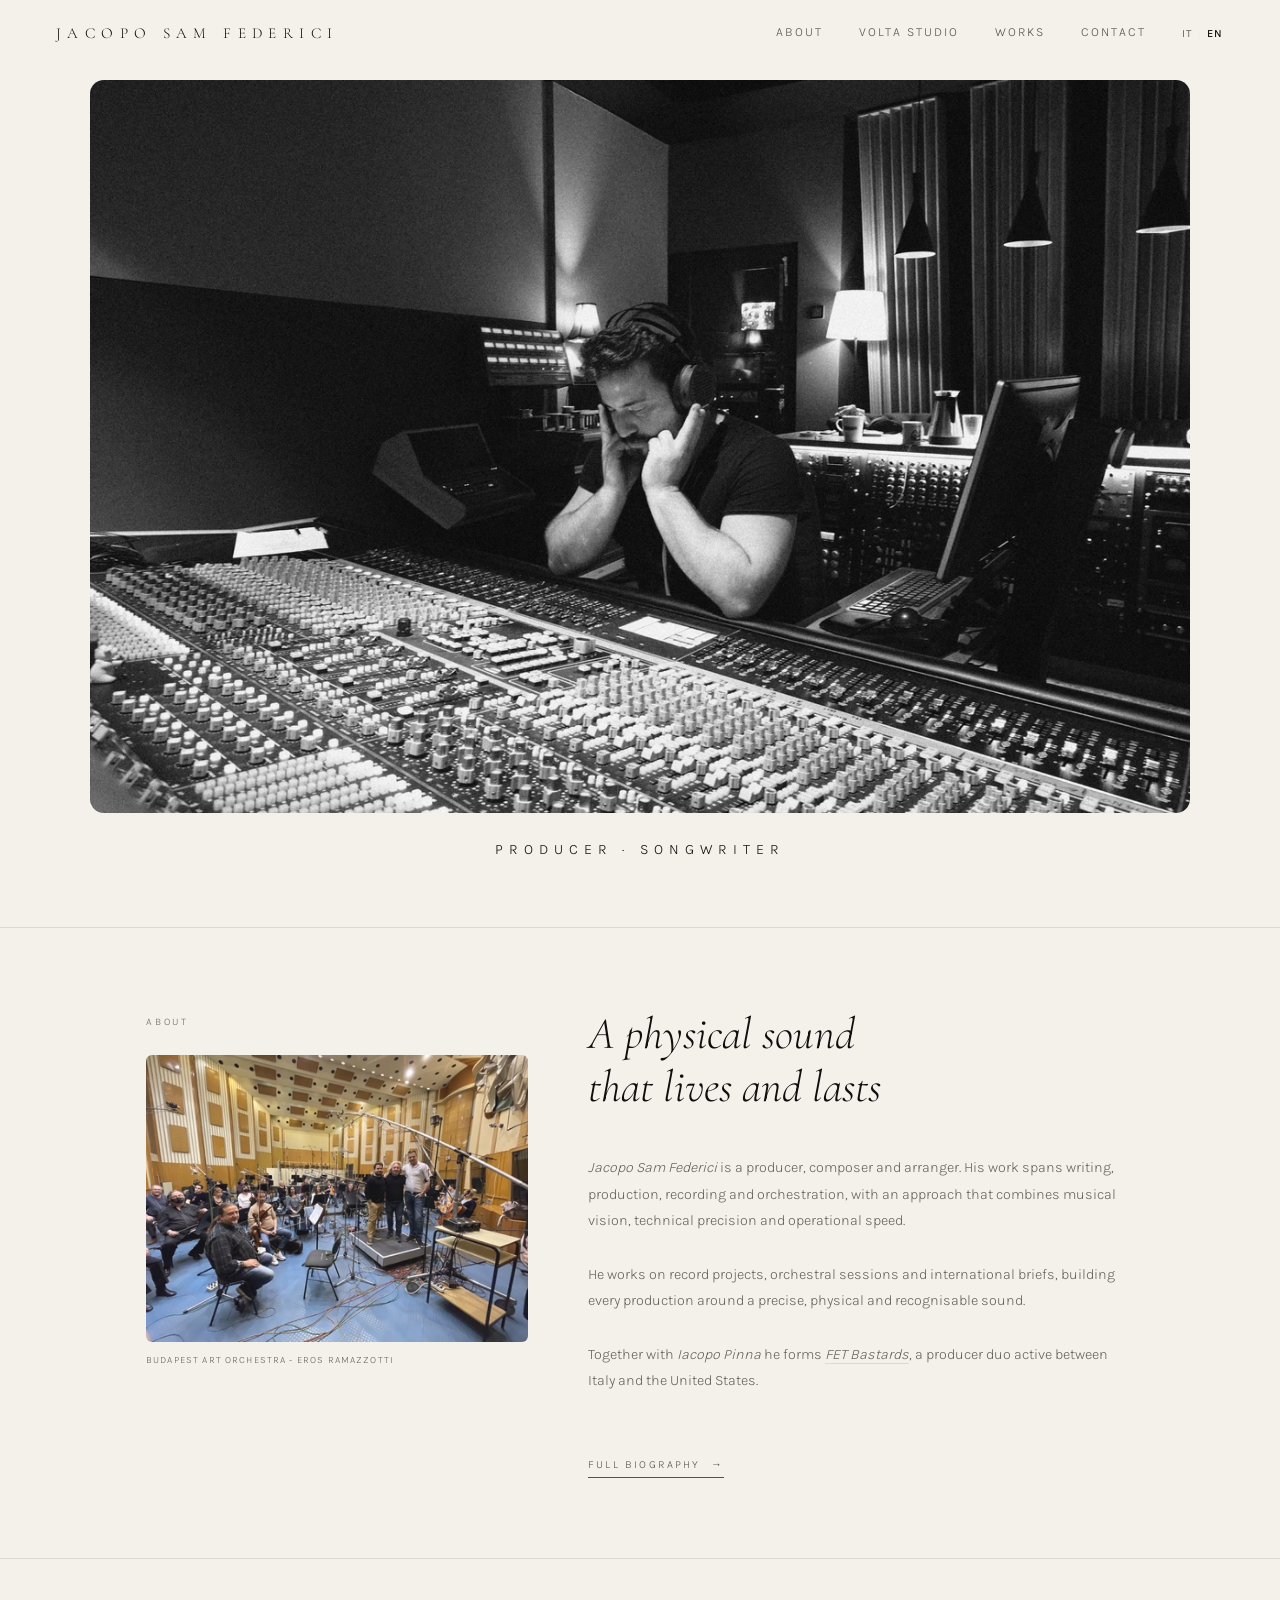
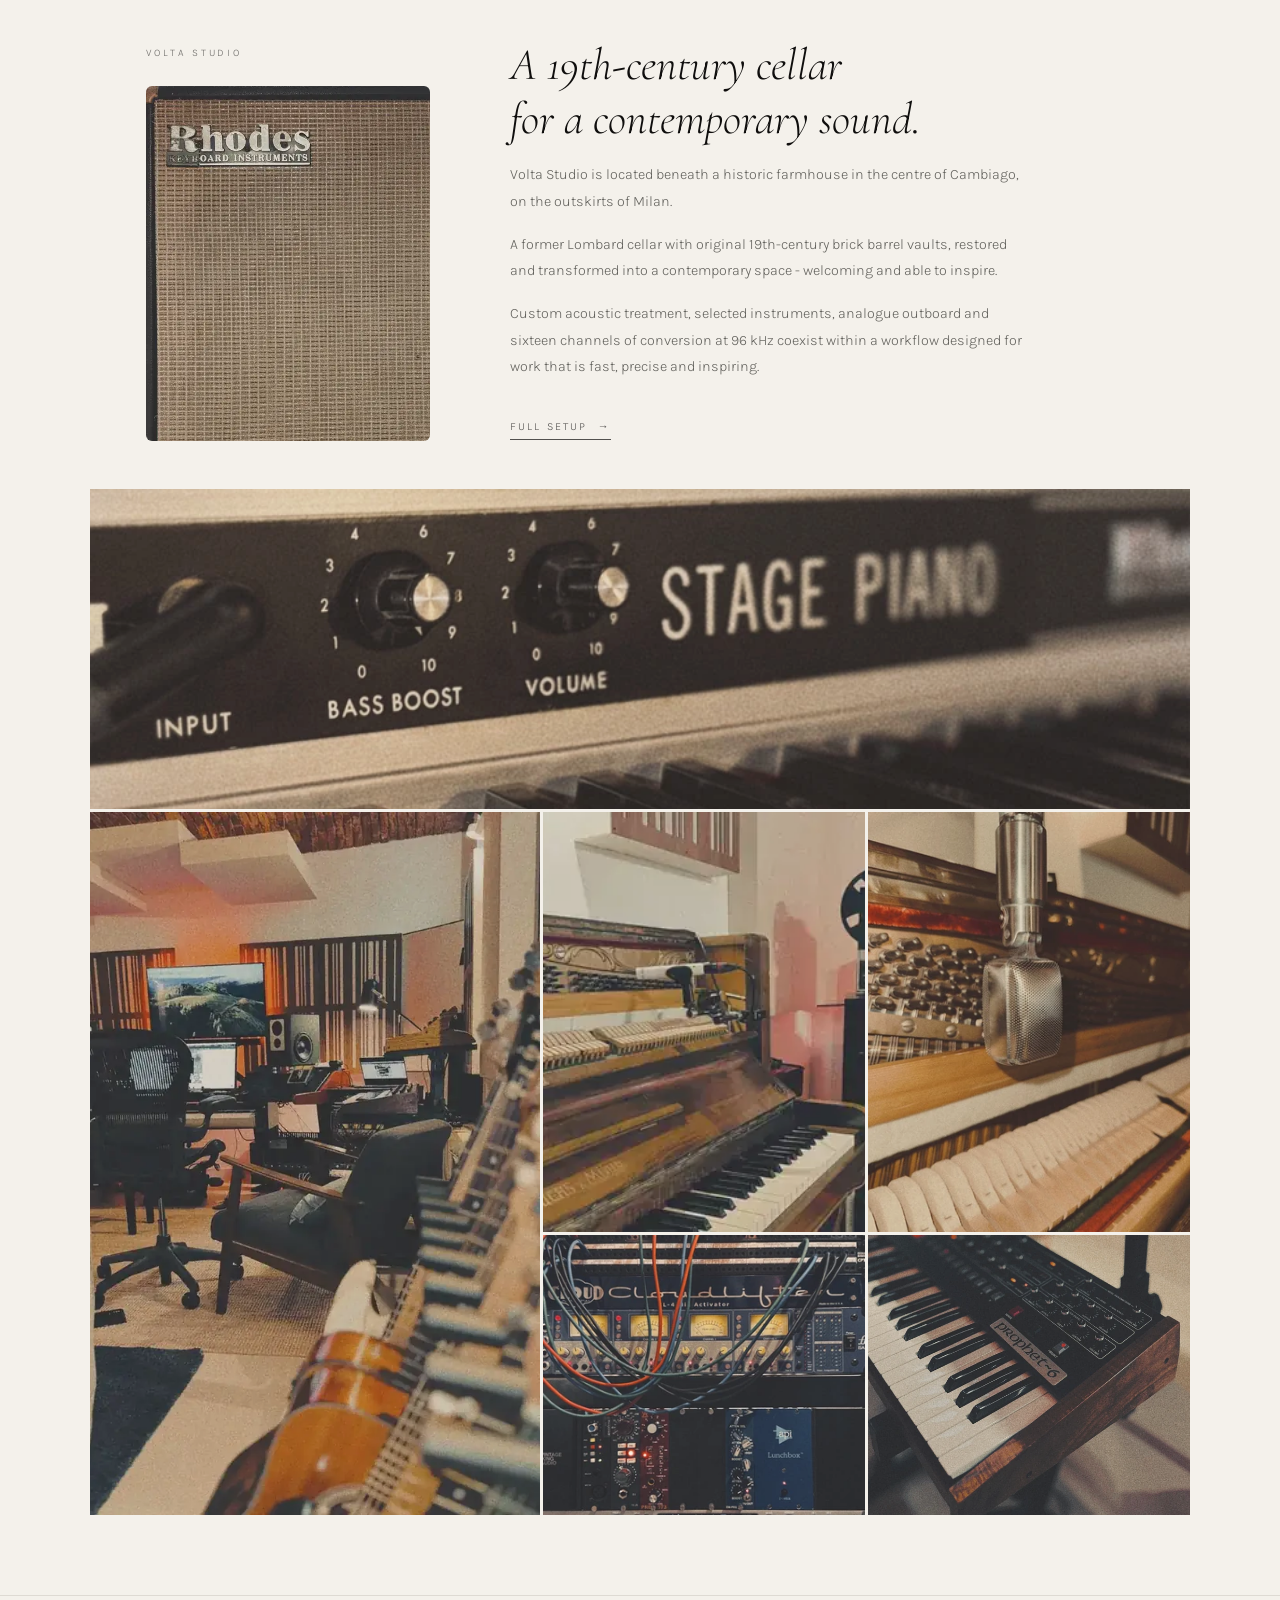
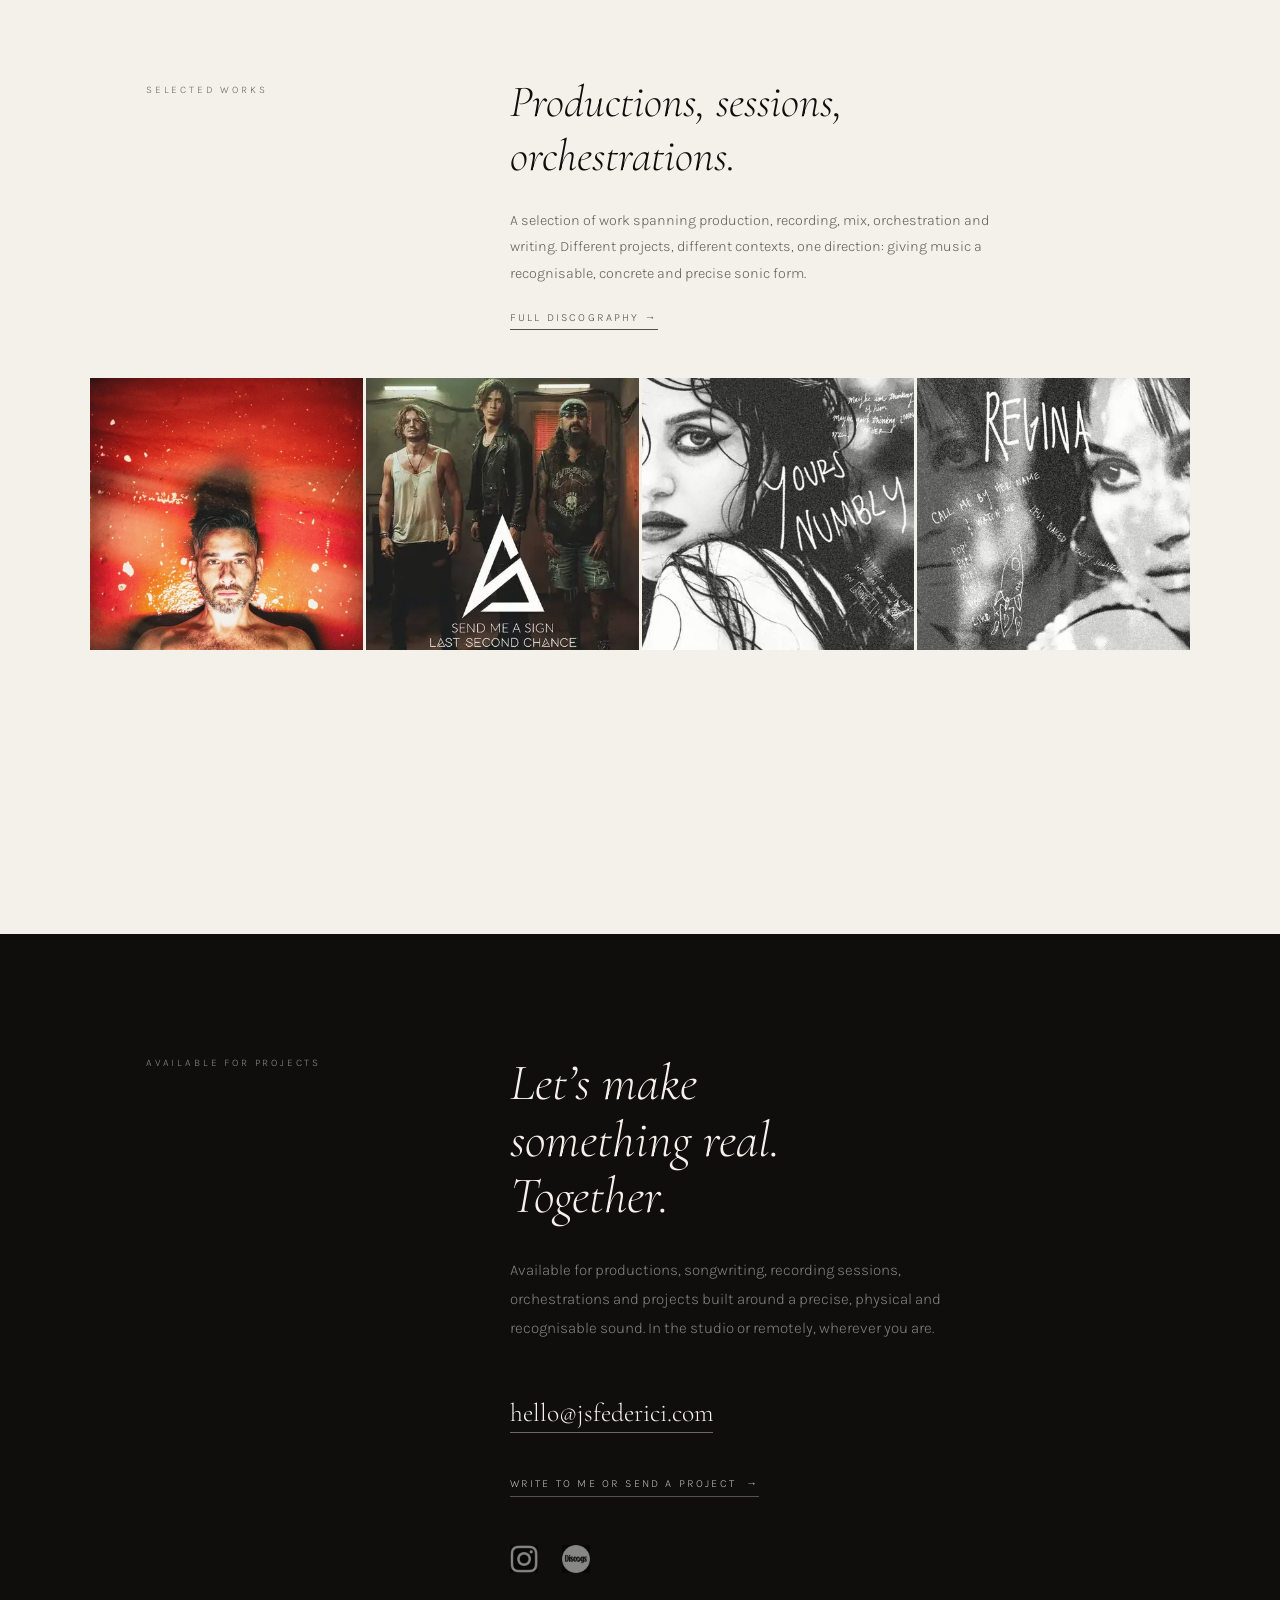
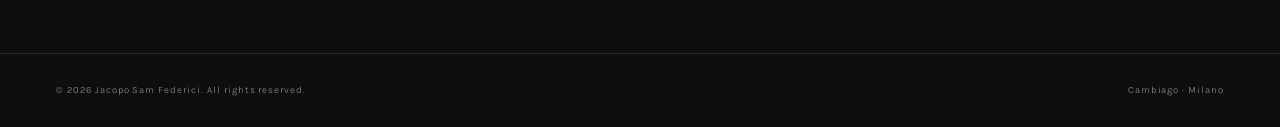
==== commit 45740642: "Update index.html" ====
--- a/index.html
+++ b/index.html
@@ -155,7 +155,7 @@
     .gear-col li{font-size:0.85rem;color:var(--ink);padding:5px 0;opacity:0.75;transition:color 0.2s,opacity 0.2s}
     .gear-col li:hover{opacity:1}
 
-    .works-section{padding:80px 0 140px}
+    .works-section{padding:80px 0 100px}
     .works-header{display:flex;justify-content:space-between;align-items:baseline;margin-bottom:40px}
     .works-header h2{font-family:var(--serif);font-size:clamp(1.8rem,3vw,2.6rem);font-weight:300;font-style:italic}
     .works-header a{font-size:0.63rem;letter-spacing:0.16em;text-transform:uppercase;color:#63625d;text-decoration:none;border-bottom:1px solid var(--rule);padding-bottom:2px;transition:color 0.2s,border-color 0.2s}
@@ -615,7 +615,7 @@
 </main>
 
 <hr aria-hidden="true" style="border:none;height:1px;background:var(--ink);margin:0;">
-<section id="contact" style="background:var(--ink);padding:160px 0 0;">
+<section id="contact" style="background:var(--ink);padding:120px 0 0;">
   <div style="max-width:var(--max);margin:0 auto;padding:0 56px;">
     <div class="reveal" style="display:grid;grid-template-columns:1fr 2.2fr;gap:0 80px;align-items:start;padding-bottom:0;">
       <div>
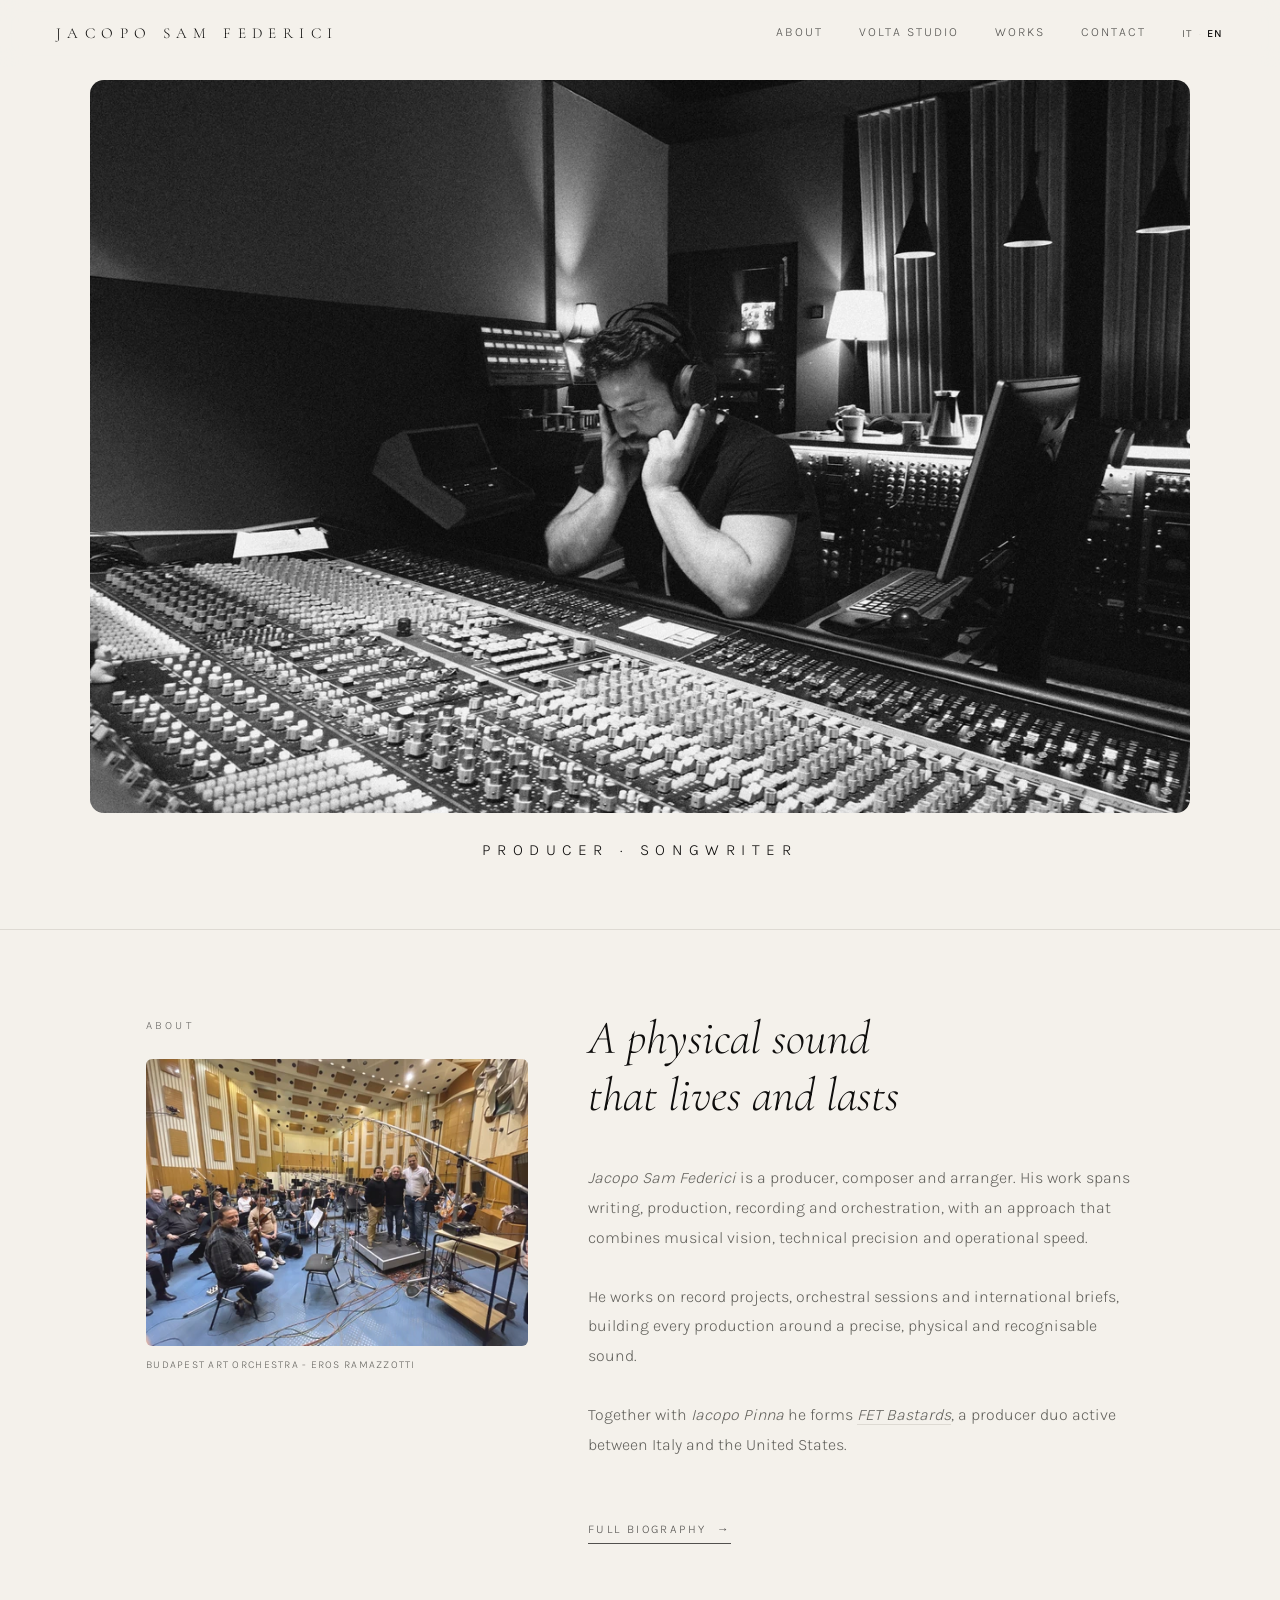
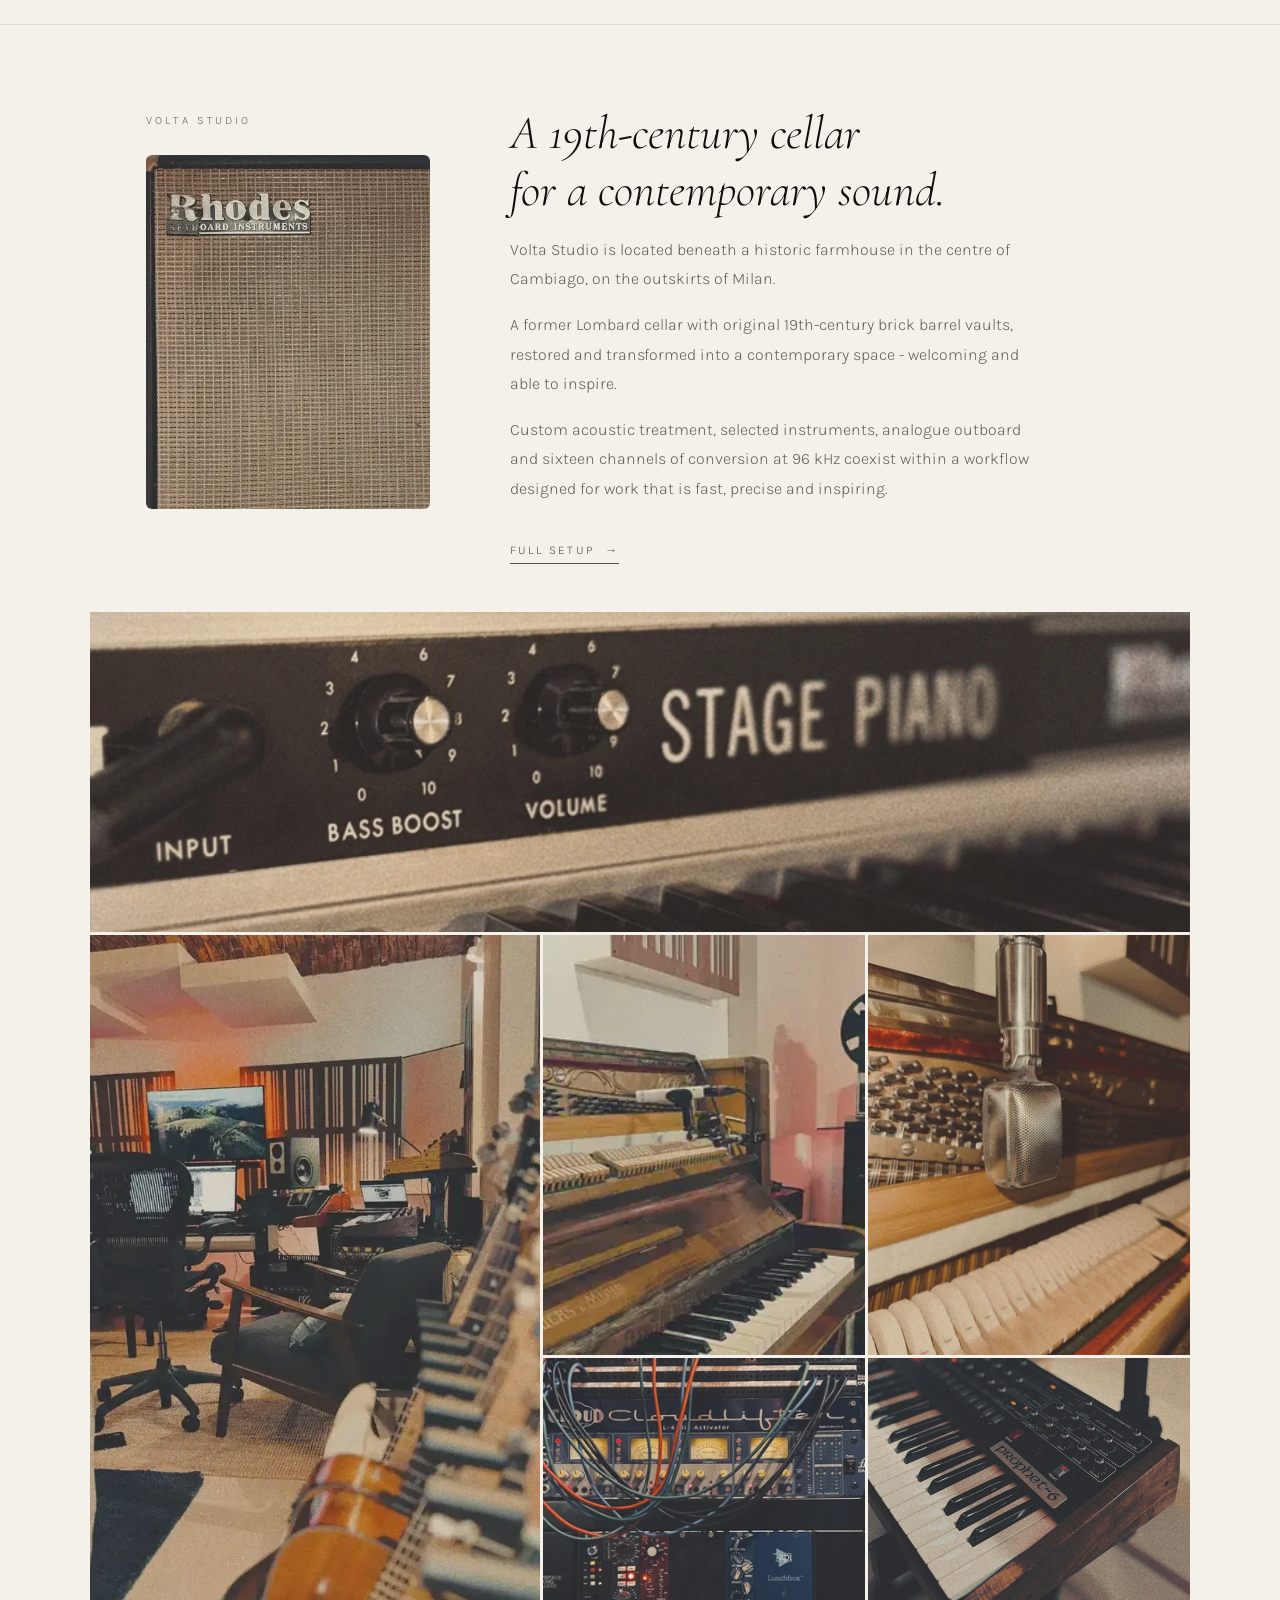
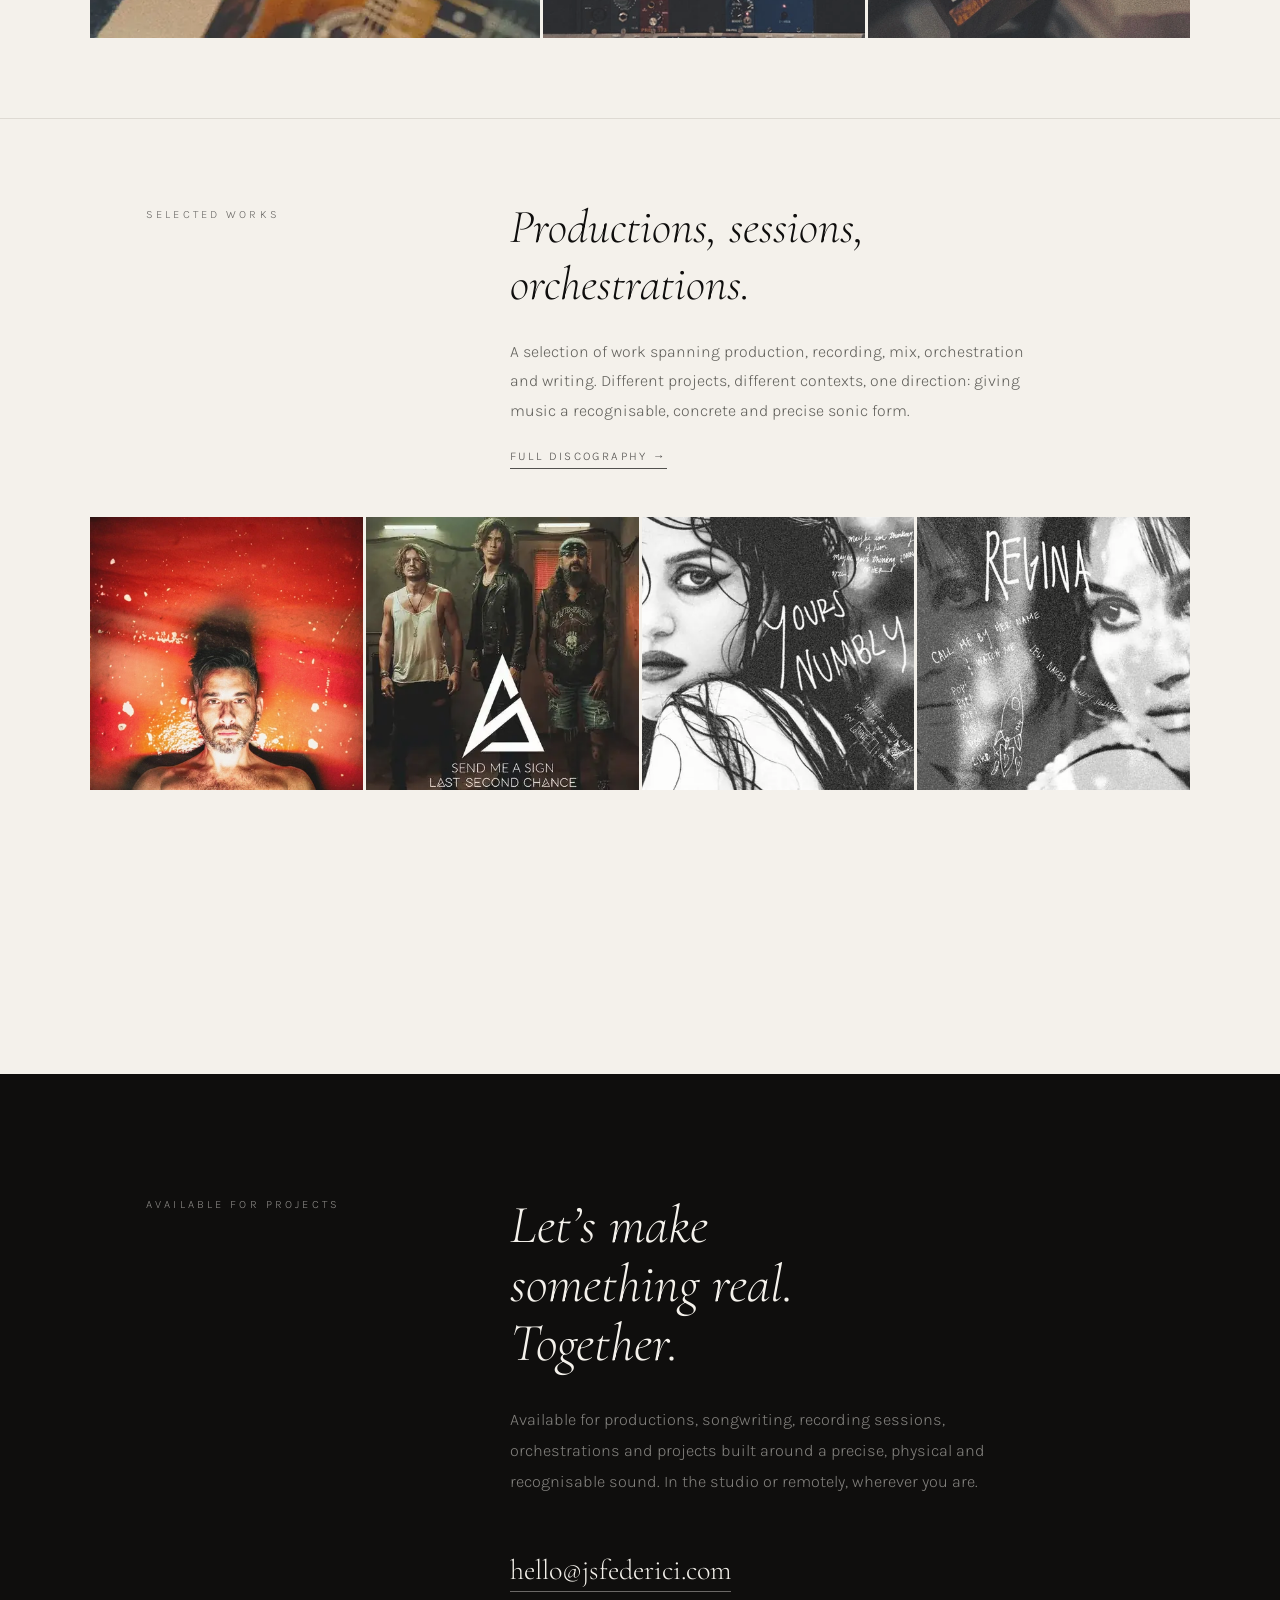
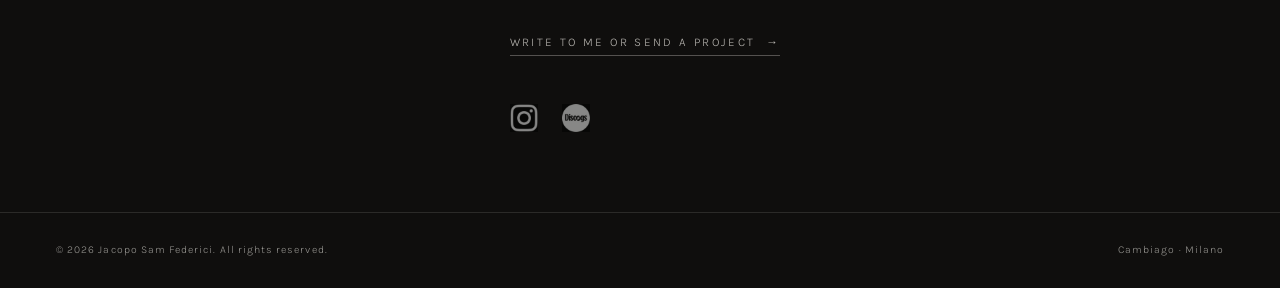
==== commit 1d6ab806: "Update index.html" ====
--- a/index.html
+++ b/index.html
@@ -113,7 +113,7 @@
     /* Sottotitolo permanente */
     .hero-sub{
       margin-top:24px;
-      font-size:0.9rem;
+      font-size:0.98rem;
       letter-spacing:0.42em;
       text-transform:uppercase;
       color:var(--ink);
@@ -123,42 +123,42 @@
 
     .wrapper{max-width:var(--max);margin:0 auto;padding:0 56px}
     .section-rule{border:none;border-top:1px solid var(--rule)}
-    .label{font-size:0.63rem;letter-spacing:0.28em;text-transform:uppercase;color:var(--ink);display:block;opacity:0.6}
+    .label{font-size:0.7rem;letter-spacing:0.28em;text-transform:uppercase;color:var(--ink);display:block;opacity:0.6}
 
     .bio-section{padding:80px 0;display:grid;grid-template-columns:1.4fr 2fr;grid-template-rows:auto 1fr;gap:0 60px;align-items:start;overflow:hidden}
     .bio-label{grid-column:1;grid-row:1;padding-top:6px}
     .bio-text{grid-column:2;grid-row:1/span 2}
     .bio-photo{grid-column:1;grid-row:2;margin-top:24px}
     .bio-photo > div{overflow:hidden;border-radius:6px}
-    .bio-photo p{font-size:0.6rem;letter-spacing:0.12em;text-transform:uppercase;color:#63625d;margin-top:10px}
-    .bio-text h2{font-family:var(--serif);font-size:clamp(2rem,3.5vw,3.2rem);font-weight:300;font-style:italic;line-height:1.2;margin-bottom:40px}
-    .bio-text p{font-size:0.9rem;color:#63625d;line-height:1.85;margin-bottom:24px;max-width:640px}
+    .bio-photo p{font-size:0.66rem;letter-spacing:0.12em;text-transform:uppercase;color:#63625d;margin-top:10px}
+    .bio-text h2{font-family:var(--serif);font-size:clamp(2.1rem,3.7vw,3.4rem);font-weight:300;font-style:italic;line-height:1.2;margin-bottom:40px}
+    .bio-text p{font-size:1rem;color:#63625d;line-height:1.85;margin-bottom:24px;max-width:640px}
     .bio-text strong{font-weight:600}
 
     .studio-section{padding:80px 0 80px}
     .studio-header{display:grid;grid-template-columns:1fr 2.2fr;gap:0 80px;align-items:start;margin-bottom:48px}
     .studio-header > div:first-child{padding-top:6px}
-    .studio-header h2{font-family:var(--serif);font-size:clamp(2rem,3.5vw,3rem);font-weight:300;font-style:italic;line-height:1.2}
-    .studio-header p{font-size:0.9rem;color:#63625d;max-width:520px;line-height:1.85;margin-top:16px}
+    .studio-header h2{font-family:var(--serif);font-size:clamp(2.1rem,3.7vw,3.2rem);font-weight:300;font-style:italic;line-height:1.2}
+    .studio-header p{font-size:1rem;color:#63625d;max-width:520px;line-height:1.85;margin-top:16px}
     .studio-grid{display:grid;grid-template-columns:1.4fr 1fr 1fr;grid-template-rows:420px 280px;gap:3px;margin:0 -56px}
     .sg-item{overflow:hidden;position:relative;background:var(--cream)}
     .sg-item:first-child{grid-row:span 2}
     .sg-item img{width:100%;height:100%;object-fit:cover;opacity:0.92;transition:opacity 0.4s,transform 0.5s}
     .sg-item:hover img{opacity:1;transform:scale(1.04)}
-    .sg-caption{position:absolute;bottom:0;left:0;right:0;padding:20px 20px 14px;background:linear-gradient(transparent,rgba(0,0,0,0.48));font-size:0.6rem;letter-spacing:0.2em;text-transform:uppercase;color:rgba(255,255,255,0.75);opacity:0;transition:opacity 0.3s}
+    .sg-caption{position:absolute;bottom:0;left:0;right:0;padding:20px 20px 14px;background:linear-gradient(transparent,rgba(0,0,0,0.48));font-size:0.66rem;letter-spacing:0.2em;text-transform:uppercase;color:rgba(255,255,255,0.75);opacity:0;transition:opacity 0.3s}
     .sg-item:hover .sg-caption{opacity:1}
     .studio-gear{display:grid;grid-template-columns:repeat(3,1fr);margin-top:3px;gap:0 60px;padding-left:80px}
     .gear-col{padding:40px 0}
     
-    .gear-col h4{font-size:0.7rem;letter-spacing:0.26em;text-transform:uppercase;color:var(--ink);margin-bottom:20px;opacity:0.8}
+    .gear-col h4{font-size:0.76rem;letter-spacing:0.26em;text-transform:uppercase;color:var(--ink);margin-bottom:20px;opacity:0.8}
     .gear-col ul{list-style:none}
-    .gear-col li{font-size:0.85rem;color:var(--ink);padding:5px 0;opacity:0.75;transition:color 0.2s,opacity 0.2s}
+    .gear-col li{font-size:0.93rem;color:var(--ink);padding:5px 0;opacity:0.75;transition:color 0.2s,opacity 0.2s}
     .gear-col li:hover{opacity:1}
 
     .works-section{padding:80px 0 100px}
     .works-header{display:flex;justify-content:space-between;align-items:baseline;margin-bottom:40px}
-    .works-header h2{font-family:var(--serif);font-size:clamp(1.8rem,3vw,2.6rem);font-weight:300;font-style:italic}
-    .works-header a{font-size:0.63rem;letter-spacing:0.16em;text-transform:uppercase;color:#63625d;text-decoration:none;border-bottom:1px solid var(--rule);padding-bottom:2px;transition:color 0.2s,border-color 0.2s}
+    .works-header h2{font-family:var(--serif);font-size:clamp(1.9rem,3.2vw,2.8rem);font-weight:300;font-style:italic}
+    .works-header a{font-size:0.7rem;letter-spacing:0.16em;text-transform:uppercase;color:#63625d;text-decoration:none;border-bottom:1px solid var(--rule);padding-bottom:2px;transition:color 0.2s,border-color 0.2s}
     .works-header a:hover{color:var(--ink);border-color:var(--ink)}
     .covers-grid{display:grid;grid-template-columns:repeat(4,1fr);gap:3px;margin:0 -56px 3px}
     .works-player-stack{}
@@ -169,34 +169,34 @@
     .cover-item:hover img,.cover-item.tapped img,.cover-item:focus-visible img{opacity:1;transform:scale(1.04)}
     .cover-caption{position:absolute;inset:0;display:flex;flex-direction:column;justify-content:flex-end;padding:20px;background:linear-gradient(transparent 20%,rgba(0,0,0,0.85));opacity:0;transition:opacity 0.3s}
     .cover-item:hover .cover-caption,.cover-item.tapped .cover-caption,.cover-item:focus-visible .cover-caption{opacity:1}
-    .cover-artist{font-family:var(--serif);font-size:1.15rem;font-weight:600;color:#fff;line-height:1.2}
-    .cover-title{font-family:var(--serif);font-size:1rem;font-style:italic;color:rgba(255,255,255,0.95);margin-top:2px}
-    .cover-role{font-size:0.68rem;letter-spacing:0.12em;text-transform:uppercase;color:rgba(255,255,255,0.6);margin-top:6px}
+    .cover-artist{font-family:var(--serif);font-size:1.22rem;font-weight:600;color:#fff;line-height:1.2}
+    .cover-title{font-family:var(--serif);font-size:1.07rem;font-style:italic;color:rgba(255,255,255,0.95);margin-top:2px}
+    .cover-role{font-size:0.74rem;letter-spacing:0.12em;text-transform:uppercase;color:rgba(255,255,255,0.6);margin-top:6px}
     .cover-placeholder{width:100%;height:100%;display:flex;align-items:center;justify-content:center;background:var(--cream);flex-direction:column;gap:8px;padding:16px}
-    .cover-placeholder span{font-family:var(--serif);font-size:0.85rem;color:#63625d;text-align:center;line-height:1.4}
-    .cover-placeholder small{font-size:0.58rem;letter-spacing:0.12em;text-transform:uppercase;color:var(--rule)}
+    .cover-placeholder span{font-family:var(--serif);font-size:0.93rem;color:#63625d;text-align:center;line-height:1.4}
+    .cover-placeholder small{font-size:0.64rem;letter-spacing:0.12em;text-transform:uppercase;color:var(--rule)}
     .credits-table{width:100%;border-collapse:collapse;border-top:1px solid var(--rule);margin-top:3px}
     .credits-table tr{border-bottom:1px solid var(--rule);transition:background 0.2s}
     .credits-table tr:hover{background:var(--cream)}
-    .credits-table td{padding:16px 0;font-size:0.87rem}
-    .credits-table td:first-child{font-family:var(--serif);font-size:1.05rem;font-weight:600;width:26%}
+    .credits-table td{padding:16px 0;font-size:0.94rem}
+    .credits-table td:first-child{font-family:var(--serif);font-size:1.12rem;font-weight:600;width:26%}
     .credits-table td:nth-child(2){font-family:var(--serif);font-style:italic;color:#63625d;width:32%}
-    .credits-table td:nth-child(3){font-size:0.62rem;letter-spacing:0.14em;text-transform:uppercase;color:#63625d;width:30%}
-    .credits-table td:last-child{font-size:0.7rem;color:#63625d;opacity:0.55;text-align:right;width:12%}
+    .credits-table td:nth-child(3){font-size:0.68rem;letter-spacing:0.14em;text-transform:uppercase;color:#63625d;width:30%}
+    .credits-table td:last-child{font-size:0.76rem;color:#63625d;opacity:0.55;text-align:right;width:12%}
     .muso-badge{display:flex;align-items:center;padding:24px 0;border-top:1px solid var(--rule);margin-top:3px}
-    .muso-badge a{display:inline-flex;align-items:center;gap:10px;font-size:0.68rem;letter-spacing:0.2em;text-transform:uppercase;color:var(--ink);text-decoration:none;opacity:0.7;transition:opacity 0.2s}
+    .muso-badge a{display:inline-flex;align-items:center;gap:10px;font-size:0.74rem;letter-spacing:0.2em;text-transform:uppercase;color:var(--ink);text-decoration:none;opacity:0.7;transition:opacity 0.2s}
     .muso-badge a:hover{color:var(--ink)}
     .muso-badge img{height:18px;width:auto;opacity:0.45;transition:opacity 0.2s}
     .muso-badge a:hover img{opacity:0.9}
 
     .listen-section{padding:80px 0 140px;display:grid;grid-template-columns:1fr 1.6fr;gap:0 80px;align-items:start}
-    .listen-left h2{font-family:var(--serif);font-size:clamp(1.8rem,3vw,2.8rem);font-weight:300;font-style:italic;line-height:1.2;margin-bottom:20px}
-    .listen-left p{font-size:0.88rem;color:#63625d;line-height:1.85;max-width:340px}
+    .listen-left h2{font-family:var(--serif);font-size:clamp(1.9rem,3.2vw,3rem);font-weight:300;font-style:italic;line-height:1.2;margin-bottom:20px}
+    .listen-left p{font-size:0.98rem;color:#63625d;line-height:1.85;max-width:340px}
     .listen-right iframe{width:100%;border:none;display:block}
 
     .contact-section{padding:96px 0 112px;text-align:center}
-    .contact-heading{font-family:var(--serif);font-size:clamp(2rem,4.5vw,4rem);font-weight:300;font-style:italic;margin-bottom:40px;line-height:1.15}
-    .contact-email{font-family:var(--serif);font-size:clamp(1.2rem,2.2vw,1.8rem);font-weight:300;text-decoration:none;color:var(--ink);border-bottom:1px solid var(--ink);padding-bottom:3px;transition:color 0.25s,border-color 0.25s}
+    .contact-heading{font-family:var(--serif);font-size:clamp(2.1rem,4.7vw,4.2rem);font-weight:300;font-style:italic;margin-bottom:40px;line-height:1.15}
+    .contact-email{font-family:var(--serif);font-size:clamp(1.3rem,2.4vw,1.9rem);font-weight:300;text-decoration:none;color:var(--ink);border-bottom:1px solid var(--ink);padding-bottom:3px;transition:color 0.25s,border-color 0.25s}
     .contact-email:hover{color:#63625d;border-color:var(--dust)}
     .contact-social{display:flex;justify-content:center;align-items:center;gap:28px;margin-top:56px}
     .social-icon{display:inline-flex;width:28px;height:28px;opacity:0.4;transition:opacity 0.25s,transform 0.25s;text-decoration:none}
@@ -204,7 +204,7 @@
     .social-icon img{width:100%;height:100%;object-fit:contain}
 
     footer{border-top:1px solid var(--rule);padding:28px 56px;display:flex;justify-content:space-between;align-items:center}
-    footer p{font-size:0.6rem;letter-spacing:0.1em;color:var(--dust)}
+    footer p{font-size:0.66rem;letter-spacing:0.1em;color:var(--dust)}
     .footer-social{display:flex;gap:18px;align-items:center}
     .footer-icon{width:16px;height:16px;opacity:0.3;transition:opacity 0.2s;text-decoration:none;display:inline-flex}
     .footer-icon:hover{opacity:0.75}
@@ -518,7 +518,7 @@
     <h2 id="t-bio-heading" data-i18n="bio_heading">Un suono fisico,<br>che vive e rimane</h2>
     <p class="t-it"><em>Jacopo Sam Federici</em> è un producer, composer e arrangiatore. Il suo lavoro attraversa scrittura, produzione, recording e orchestrazione, con un approccio che unisce visione musicale, precisione tecnica e rapidità operativa.<br><br>Lavora su progetti discografici, sessioni orchestrali e brief internazionali, costruendo ogni produzione intorno a un suono preciso, fisico e riconoscibile.<br><br>Insieme a <em>Iacopo Pinna</em> dà vita ai <em><a href="https://www.instagram.com/fetbastards/" target="_blank" style="color:inherit;border-bottom:1px solid var(--rule);text-decoration:none;">FET Bastards</a></em>, duo di producer attivo tra Italia e Stati Uniti.</p>
     <p class="t-en" style="display:none"><em>Jacopo Sam Federici</em> is a producer, composer and arranger. His work spans writing, production, recording and orchestration, with an approach that combines musical vision, technical precision and operational speed.<br><br>He works on record projects, orchestral sessions and international briefs, building every production around a precise, physical and recognisable sound.<br><br>Together with <em>Iacopo Pinna</em> he forms <em><a href="https://www.instagram.com/fetbastards/" target="_blank" style="color:inherit;border-bottom:1px solid var(--rule);text-decoration:none;">FET Bastards</a></em>, a producer duo active between Italy and the United States.</p>
-    <a href="biography.html" style="display:inline-flex;align-items:center;gap:10px;margin-top:36px;font-size:0.68rem;letter-spacing:0.2em;text-transform:uppercase;color:var(--ink);text-decoration:none;border-bottom:1px solid var(--ink);padding-bottom:3px;transition:opacity 0.2s;opacity:0.7;" onmouseover="this.style.opacity=1" onmouseout="this.style.opacity=0.7" data-i18n="full_bio_link">Biografia completa &nbsp;→</a>
+    <a href="biography.html" style="display:inline-flex;align-items:center;gap:10px;margin-top:36px;font-size:0.74rem;letter-spacing:0.2em;text-transform:uppercase;color:var(--ink);text-decoration:none;border-bottom:1px solid var(--ink);padding-bottom:3px;transition:opacity 0.2s;opacity:0.7;" onmouseover="this.style.opacity=1" onmouseout="this.style.opacity=0.7" data-i18n="full_bio_link">Biografia completa &nbsp;→</a>
   </div>
   <div class="bio-photo">
     <div><img alt="Budapest Art Orchestra - Eros Ramazzotti" style="width:100%;height:auto;display:block;opacity:0.92;" src="images/idx-03.webp" srcset="images/idx-03-sm.webp 440w, images/idx-03.webp 780w" sizes="(max-width:900px) 100vw, 440px" width="780" height="585" loading="lazy" decoding="async"></div>
@@ -546,7 +546,7 @@
 
       <p class="t-it" style="margin-top:16px;">Trattamento acustico custom, strumenti selezionati, outboard analogico e sedici canali di conversione a 96 kHz convivono in un workflow pensato per lavorare in modo rapido, preciso e stimolante.</p>
       <p class="t-en" style="display:none;margin-top:16px;">Custom acoustic treatment, selected instruments, analogue outboard and sixteen channels of conversion at 96 kHz coexist within a workflow designed for work that is fast, precise and inspiring.</p>
-      <a href="setup.html" data-i18n="setup_link" style="display:inline-block;margin-top:36px;font-size:0.68rem;letter-spacing:0.2em;text-transform:uppercase;color:var(--ink);text-decoration:none;border-bottom:1px solid var(--ink);padding-bottom:3px;transition:opacity 0.2s;opacity:0.7;" onmouseover="this.style.opacity=1" onmouseout="this.style.opacity=0.7">Setup completo &nbsp;→</a>
+      <a href="setup.html" data-i18n="setup_link" style="display:inline-block;margin-top:36px;font-size:0.74rem;letter-spacing:0.2em;text-transform:uppercase;color:var(--ink);text-decoration:none;border-bottom:1px solid var(--ink);padding-bottom:3px;transition:opacity 0.2s;opacity:0.7;" onmouseover="this.style.opacity=1" onmouseout="this.style.opacity=0.7">Setup completo &nbsp;→</a>
       
 
     </div>
@@ -570,9 +570,9 @@
   <div class="studio-header reveal">
     <div><span class="label" data-i18n="works_label">Lavori selezionati</span></div>
     <div>
-      <h2 id="works-heading" data-i18n="works_heading" style="font-family:var(--serif);font-size:clamp(2rem,3.5vw,3rem);font-weight:300;font-style:italic;line-height:1.2;margin-bottom:24px;">Produzioni, sessioni,<br>orchestrazioni.</h2>
-      <p class="t-it" style="font-size:0.9rem;color:#63625d;max-width:520px;line-height:1.85;">Una selezione di lavori che attraversa produzione, recording, mix, orchestrazione e scrittura. Progetti diversi, contesti diversi, un'unica direzione: dare alla musica una forma sonora riconoscibile, concreta e precisa.</p><p class="t-en" style="display:none;font-size:0.9rem;color:#63625d;max-width:520px;line-height:1.85;">A selection of work spanning production, recording, mix, orchestration and writing. Different projects, different contexts, one direction: giving music a recognisable, concrete and precise sonic form.</p>
-      <a href="discografia.html" style="display:inline-block;margin-top:20px;font-size:0.68rem;letter-spacing:0.2em;text-transform:uppercase;color:var(--ink);text-decoration:none;border-bottom:1px solid var(--ink);padding-bottom:2px;opacity:0.7;transition:opacity 0.2s;" data-i18n="discography_link">Discografia completa →</a>
+      <h2 id="works-heading" data-i18n="works_heading" style="font-family:var(--serif);font-size:clamp(2.1rem,3.7vw,3.2rem);font-weight:300;font-style:italic;line-height:1.2;margin-bottom:24px;">Produzioni, sessioni,<br>orchestrazioni.</h2>
+      <p class="t-it" style="font-size:1rem;color:#63625d;max-width:520px;line-height:1.85;">Una selezione di lavori che attraversa produzione, recording, mix, orchestrazione e scrittura. Progetti diversi, contesti diversi, un'unica direzione: dare alla musica una forma sonora riconoscibile, concreta e precisa.</p><p class="t-en" style="display:none;font-size:1rem;color:#63625d;max-width:520px;line-height:1.85;">A selection of work spanning production, recording, mix, orchestration and writing. Different projects, different contexts, one direction: giving music a recognisable, concrete and precise sonic form.</p>
+      <a href="discografia.html" style="display:inline-block;margin-top:20px;font-size:0.74rem;letter-spacing:0.2em;text-transform:uppercase;color:var(--ink);text-decoration:none;border-bottom:1px solid var(--ink);padding-bottom:2px;opacity:0.7;transition:opacity 0.2s;" data-i18n="discography_link">Discografia completa →</a>
     </div>
   </div>
   <div class="works-player-stack reveal">
@@ -619,14 +619,14 @@
   <div style="max-width:var(--max);margin:0 auto;padding:0 56px;">
     <div class="reveal" style="display:grid;grid-template-columns:1fr 2.2fr;gap:0 80px;align-items:start;padding-bottom:0;">
       <div>
-        <span id="t-contact-label" data-i18n="contact_label" style="font-size:0.63rem;letter-spacing:0.28em;text-transform:uppercase;color:rgba(244,241,235,0.55);display:block;">Disponibile per progetti</span>
+        <span id="t-contact-label" data-i18n="contact_label" style="font-size:0.7rem;letter-spacing:0.28em;text-transform:uppercase;color:rgba(244,241,235,0.55);display:block;">Disponibile per progetti</span>
       </div>
       <div>
-        <h2 id="contact-heading" data-i18n="contact_heading" style="font-family:var(--serif);font-size:clamp(2.2rem,4vw,4rem);font-weight:300;font-style:italic;color:var(--paper);line-height:1.1;margin-bottom:32px;">Creiamo qualcosa<br>di reale.<br>Insieme.</h2>
-        <p class="t-it" style="font-size:0.95rem;color:rgba(244,241,235,0.5);max-width:480px;line-height:1.9;margin-bottom:48px;">Disponibile per produzioni, songwriting, recording session, orchestrazioni e progetti costruiti intorno a un suono preciso, fisico e riconoscibile. In studio o da remoto, ovunque tu sia.</p><p class="t-en" style="display:none;font-size:0.95rem;color:rgba(244,241,235,0.5);max-width:480px;line-height:1.9;margin-bottom:48px;">Available for productions, songwriting, recording sessions, orchestrations and projects built around a precise, physical and recognisable sound. In the studio or remotely, wherever you are.</p>
-        <a href="mailto:hello@jsfederici.com" style="font-family:var(--serif);font-size:clamp(1.2rem,2vw,1.7rem);font-weight:300;text-decoration:none;color:var(--paper);border-bottom:1px solid rgba(244,241,235,0.4);padding-bottom:4px;transition:opacity 0.25s;">hello@jsfederici.com</a>
+        <h2 id="contact-heading" data-i18n="contact_heading" style="font-family:var(--serif);font-size:clamp(2.3rem,4.2vw,4.2rem);font-weight:300;font-style:italic;color:var(--paper);line-height:1.1;margin-bottom:32px;">Creiamo qualcosa<br>di reale.<br>Insieme.</h2>
+        <p class="t-it" style="font-size:1.02rem;color:rgba(244,241,235,0.5);max-width:480px;line-height:1.9;margin-bottom:48px;">Disponibile per produzioni, songwriting, recording session, orchestrazioni e progetti costruiti intorno a un suono preciso, fisico e riconoscibile. In studio o da remoto, ovunque tu sia.</p><p class="t-en" style="display:none;font-size:1.02rem;color:rgba(244,241,235,0.5);max-width:480px;line-height:1.9;margin-bottom:48px;">Available for productions, songwriting, recording sessions, orchestrations and projects built around a precise, physical and recognisable sound. In the studio or remotely, wherever you are.</p>
+        <a href="mailto:hello@jsfederici.com" style="font-family:var(--serif);font-size:clamp(1.3rem,2.2vw,1.85rem);font-weight:300;text-decoration:none;color:var(--paper);border-bottom:1px solid rgba(244,241,235,0.4);padding-bottom:4px;transition:opacity 0.25s;">hello@jsfederici.com</a>
         <div style="margin-top:32px;">
-          <a href="/contatti" data-i18n="contact_page_link" style="display:inline-flex;align-items:center;gap:10px;font-size:0.68rem;letter-spacing:0.2em;text-transform:uppercase;color:var(--paper);text-decoration:none;border-bottom:1px solid rgba(244,241,235,0.4);padding-bottom:3px;transition:opacity 0.2s;opacity:0.75;" onmouseover="this.style.opacity=1" onmouseout="this.style.opacity=0.75">Scrivimi o invia un progetto &nbsp;→</a>
+          <a href="/contatti" data-i18n="contact_page_link" style="display:inline-flex;align-items:center;gap:10px;font-size:0.74rem;letter-spacing:0.2em;text-transform:uppercase;color:var(--paper);text-decoration:none;border-bottom:1px solid rgba(244,241,235,0.4);padding-bottom:3px;transition:opacity 0.2s;opacity:0.75;" onmouseover="this.style.opacity=1" onmouseout="this.style.opacity=0.75">Scrivimi o invia un progetto &nbsp;→</a>
         </div>
         <div id="contact-social" style="display:flex;align-items:center;gap:24px;margin-top:48px;">
           <a href="https://www.instagram.com/jsfederici/" target="_blank" style="display:inline-flex;width:28px;height:28px;opacity:0.5;transition:opacity 0.25s;" onmouseover="this.style.opacity=1" onmouseout="this.style.opacity=0.5">
@@ -640,9 +640,9 @@
     </div>
   </div>
   <div id="contact-footer-bar" style="border-top:1px solid rgba(244,241,235,0.12);margin-top:80px;padding:28px 56px;display:flex;justify-content:space-between;align-items:center;flex-wrap:wrap;gap:16px;">
-    <p style="font-size:0.6rem;letter-spacing:0.1em;color:rgba(244,241,235,0.6);" data-i18n="footer_rights">© 2026 Jacopo Sam Federici. Tutti i diritti riservati.</p>
+    <p style="font-size:0.66rem;letter-spacing:0.1em;color:rgba(244,241,235,0.6);" data-i18n="footer_rights">© 2026 Jacopo Sam Federici. Tutti i diritti riservati.</p>
     <div style="display:flex;align-items:center;gap:20px;">
-      <p style="font-size:0.6rem;letter-spacing:0.1em;color:rgba(244,241,235,0.6);">Cambiago · Milano</p>
+      <p style="font-size:0.66rem;letter-spacing:0.1em;color:rgba(244,241,235,0.6);">Cambiago · Milano</p>
 
     </div>
   </div>
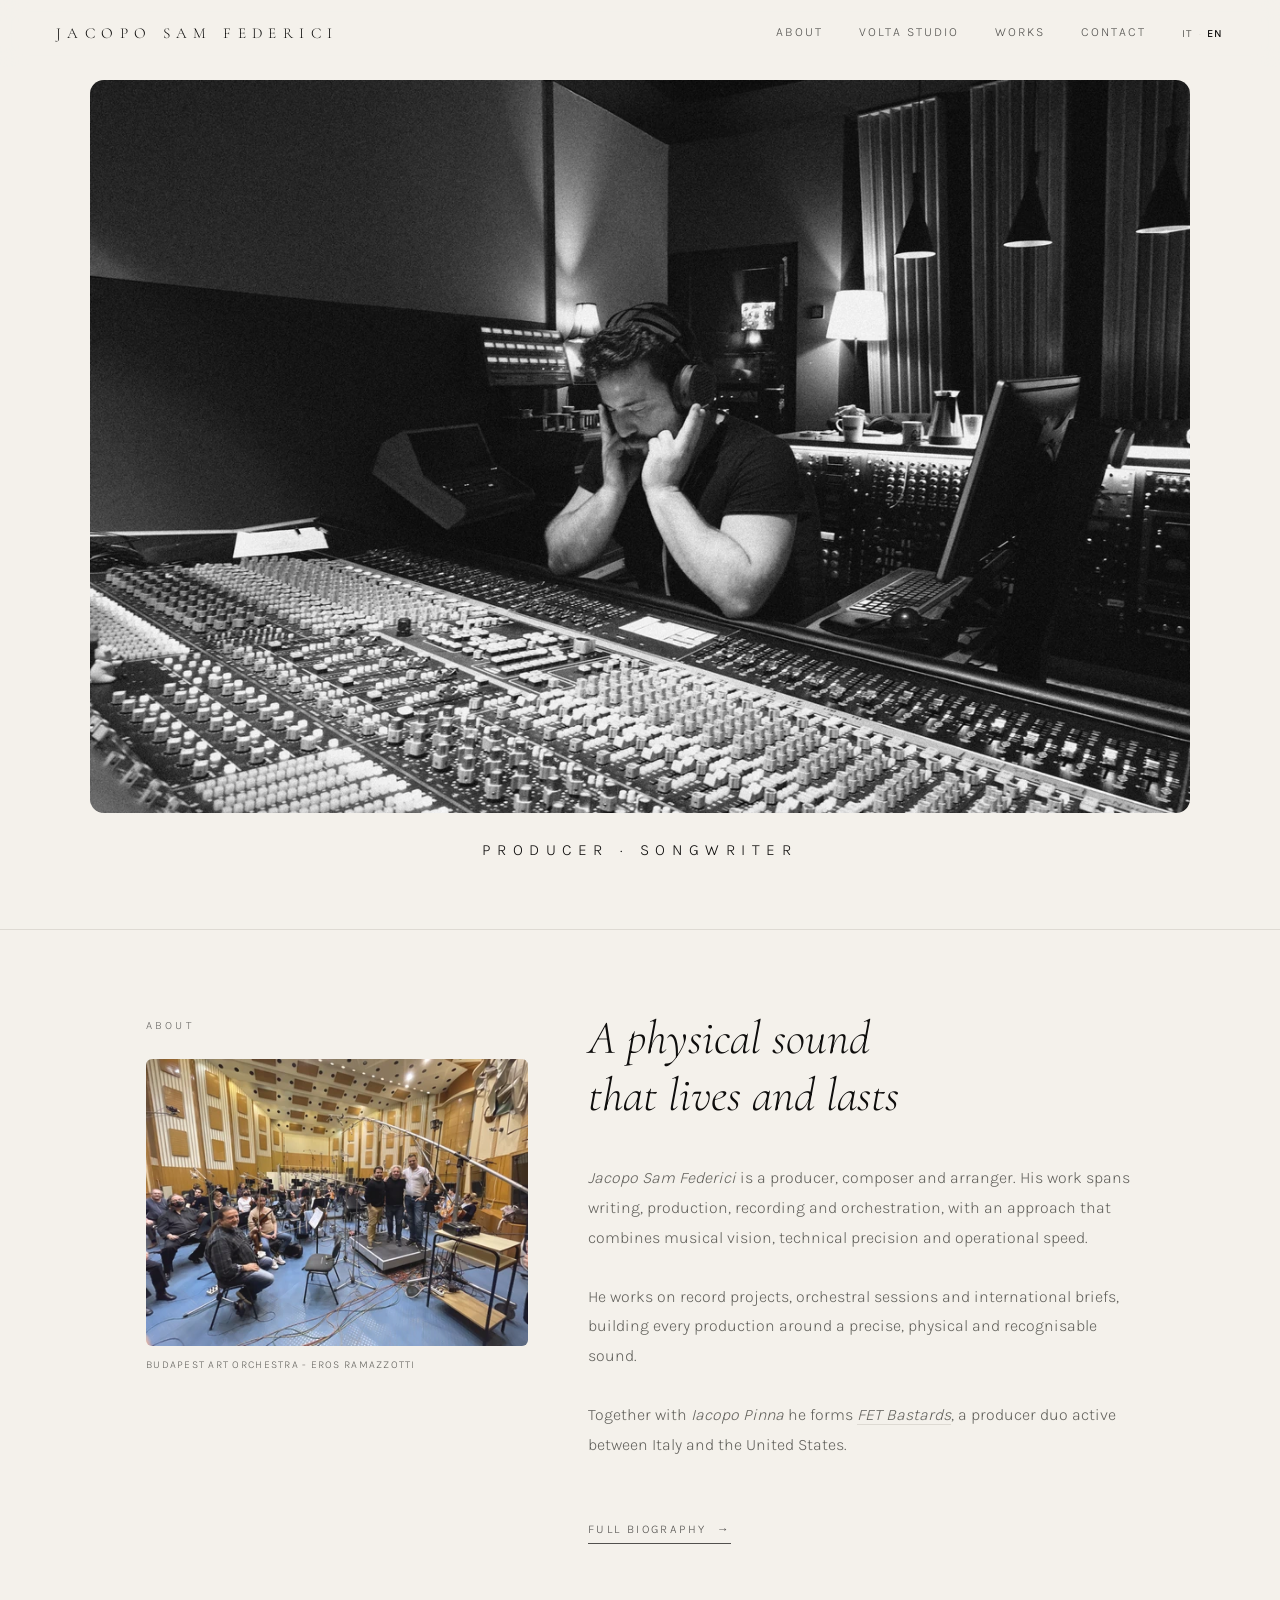
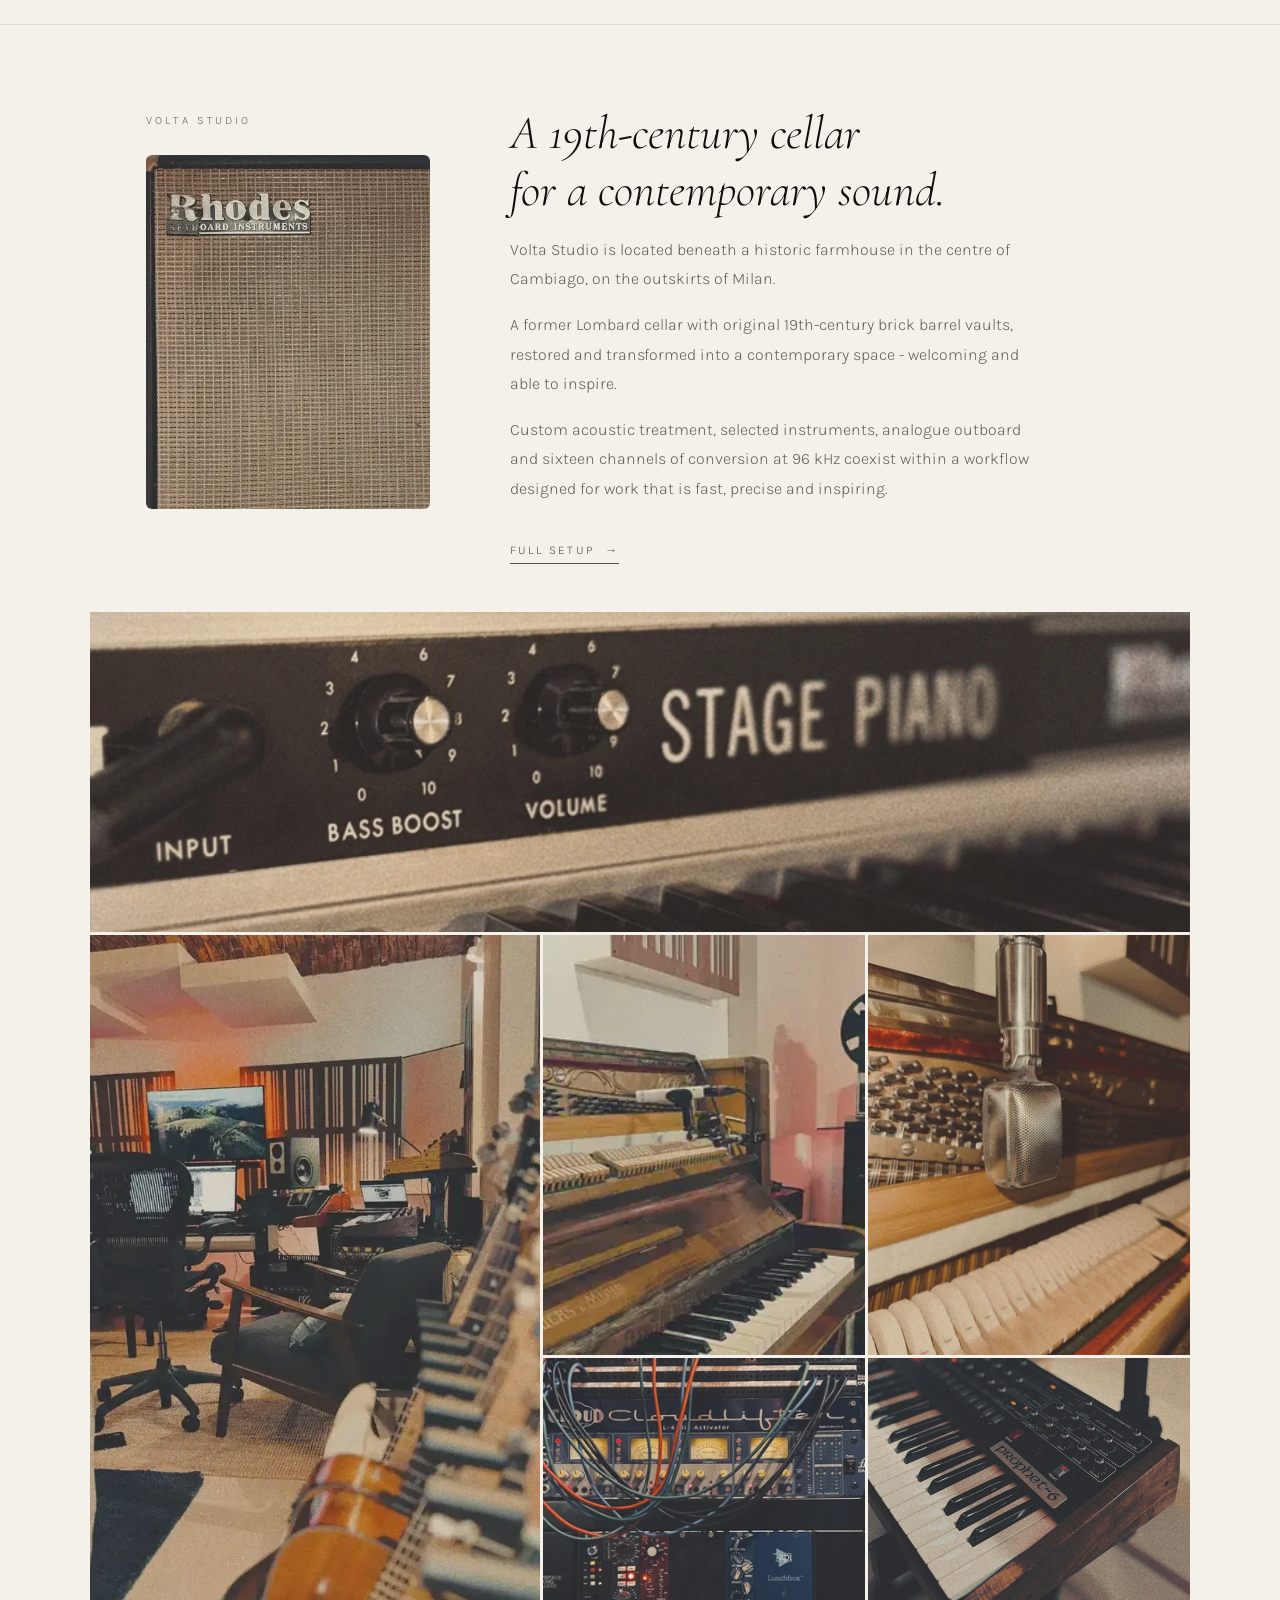
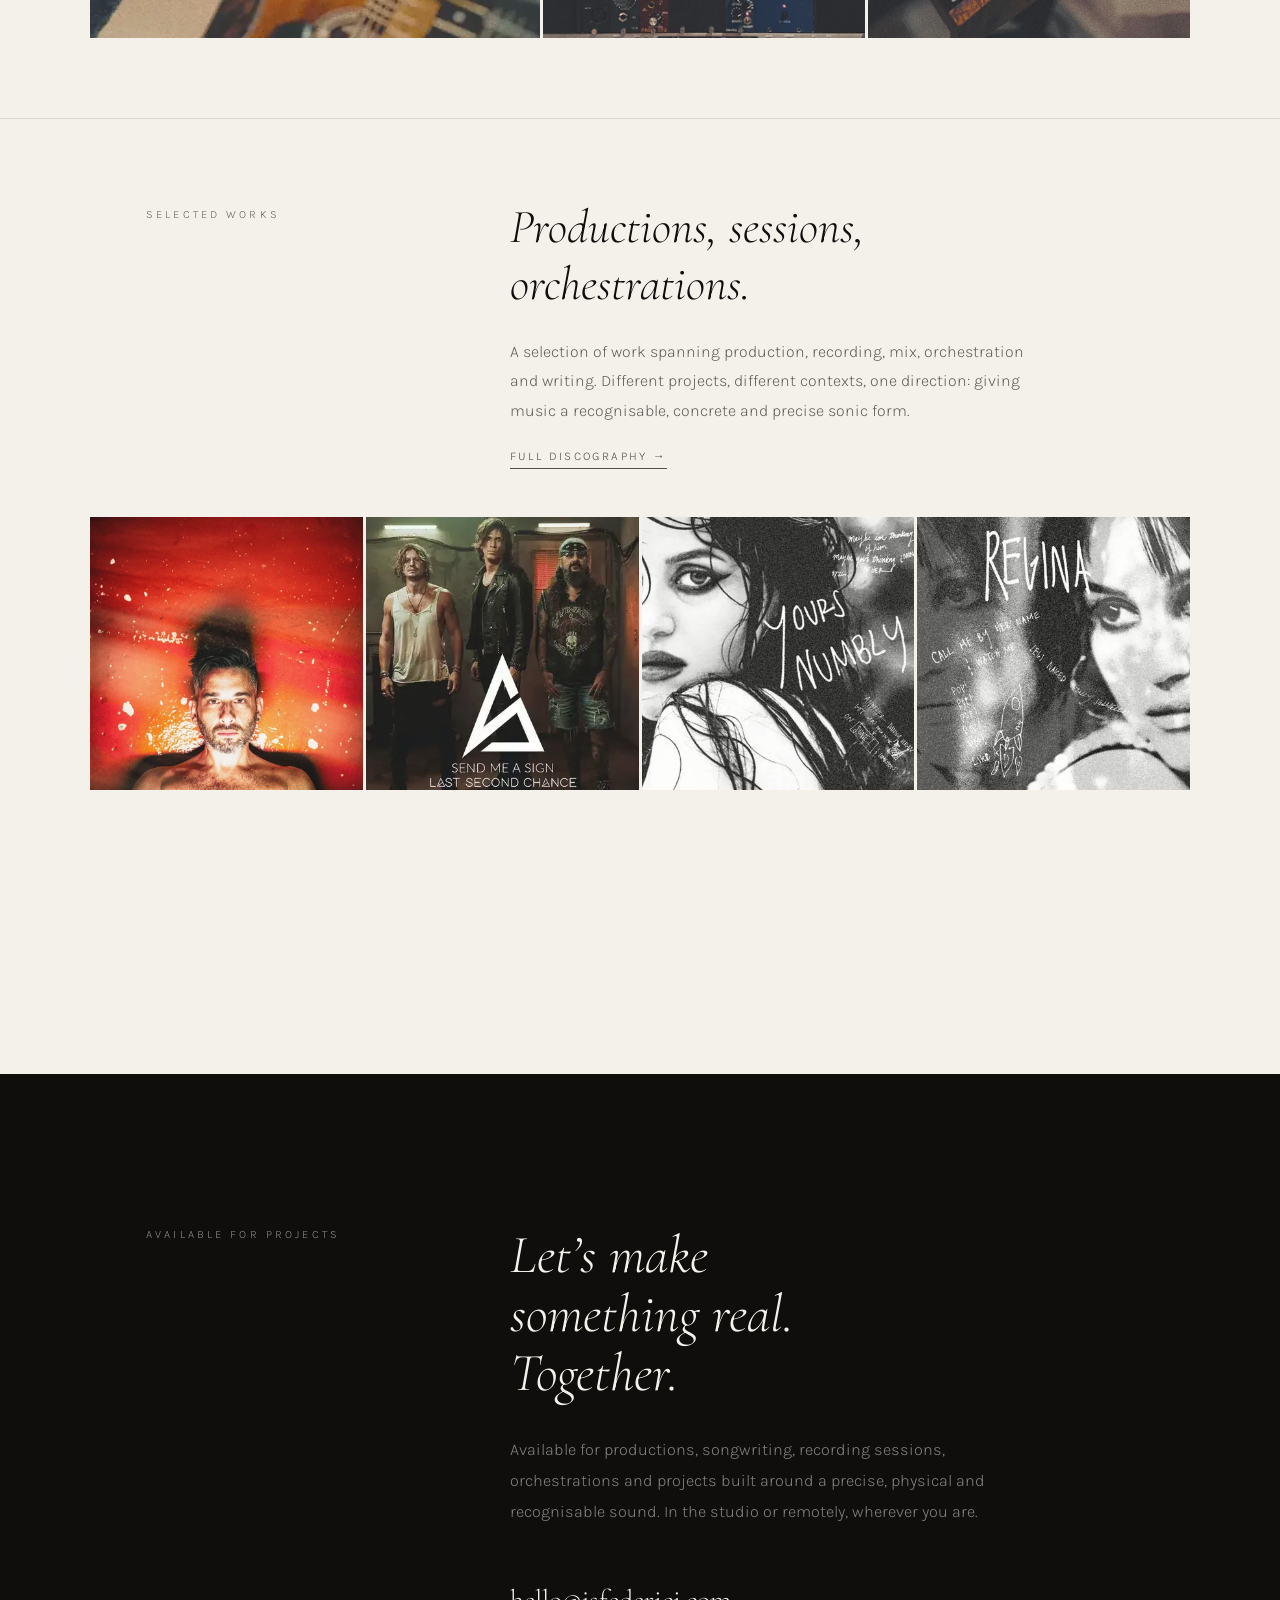
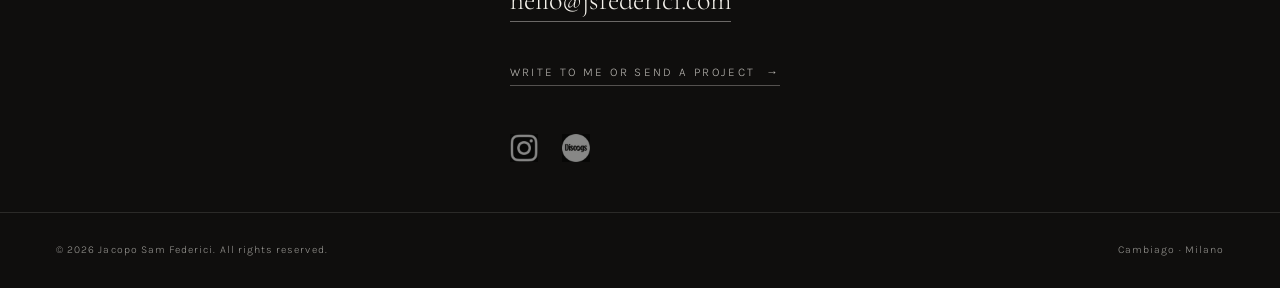
==== commit 7383cbe2: "Update index.html" ====
--- a/index.html
+++ b/index.html
@@ -615,7 +615,7 @@
 </main>
 
 <hr aria-hidden="true" style="border:none;height:1px;background:var(--ink);margin:0;">
-<section id="contact" style="background:var(--ink);padding:120px 0 0;">
+<section id="contact" style="background:var(--ink);padding:150px 0 0;">
   <div style="max-width:var(--max);margin:0 auto;padding:0 56px;">
     <div class="reveal" style="display:grid;grid-template-columns:1fr 2.2fr;gap:0 80px;align-items:start;padding-bottom:0;">
       <div>
@@ -639,7 +639,7 @@
       </div>
     </div>
   </div>
-  <div id="contact-footer-bar" style="border-top:1px solid rgba(244,241,235,0.12);margin-top:80px;padding:28px 56px;display:flex;justify-content:space-between;align-items:center;flex-wrap:wrap;gap:16px;">
+  <div id="contact-footer-bar" style="border-top:1px solid rgba(244,241,235,0.12);margin-top:50px;padding:28px 56px;display:flex;justify-content:space-between;align-items:center;flex-wrap:wrap;gap:16px;">
     <p style="font-size:0.66rem;letter-spacing:0.1em;color:rgba(244,241,235,0.6);" data-i18n="footer_rights">© 2026 Jacopo Sam Federici. Tutti i diritti riservati.</p>
     <div style="display:flex;align-items:center;gap:20px;">
       <p style="font-size:0.66rem;letter-spacing:0.1em;color:rgba(244,241,235,0.6);">Cambiago · Milano</p>
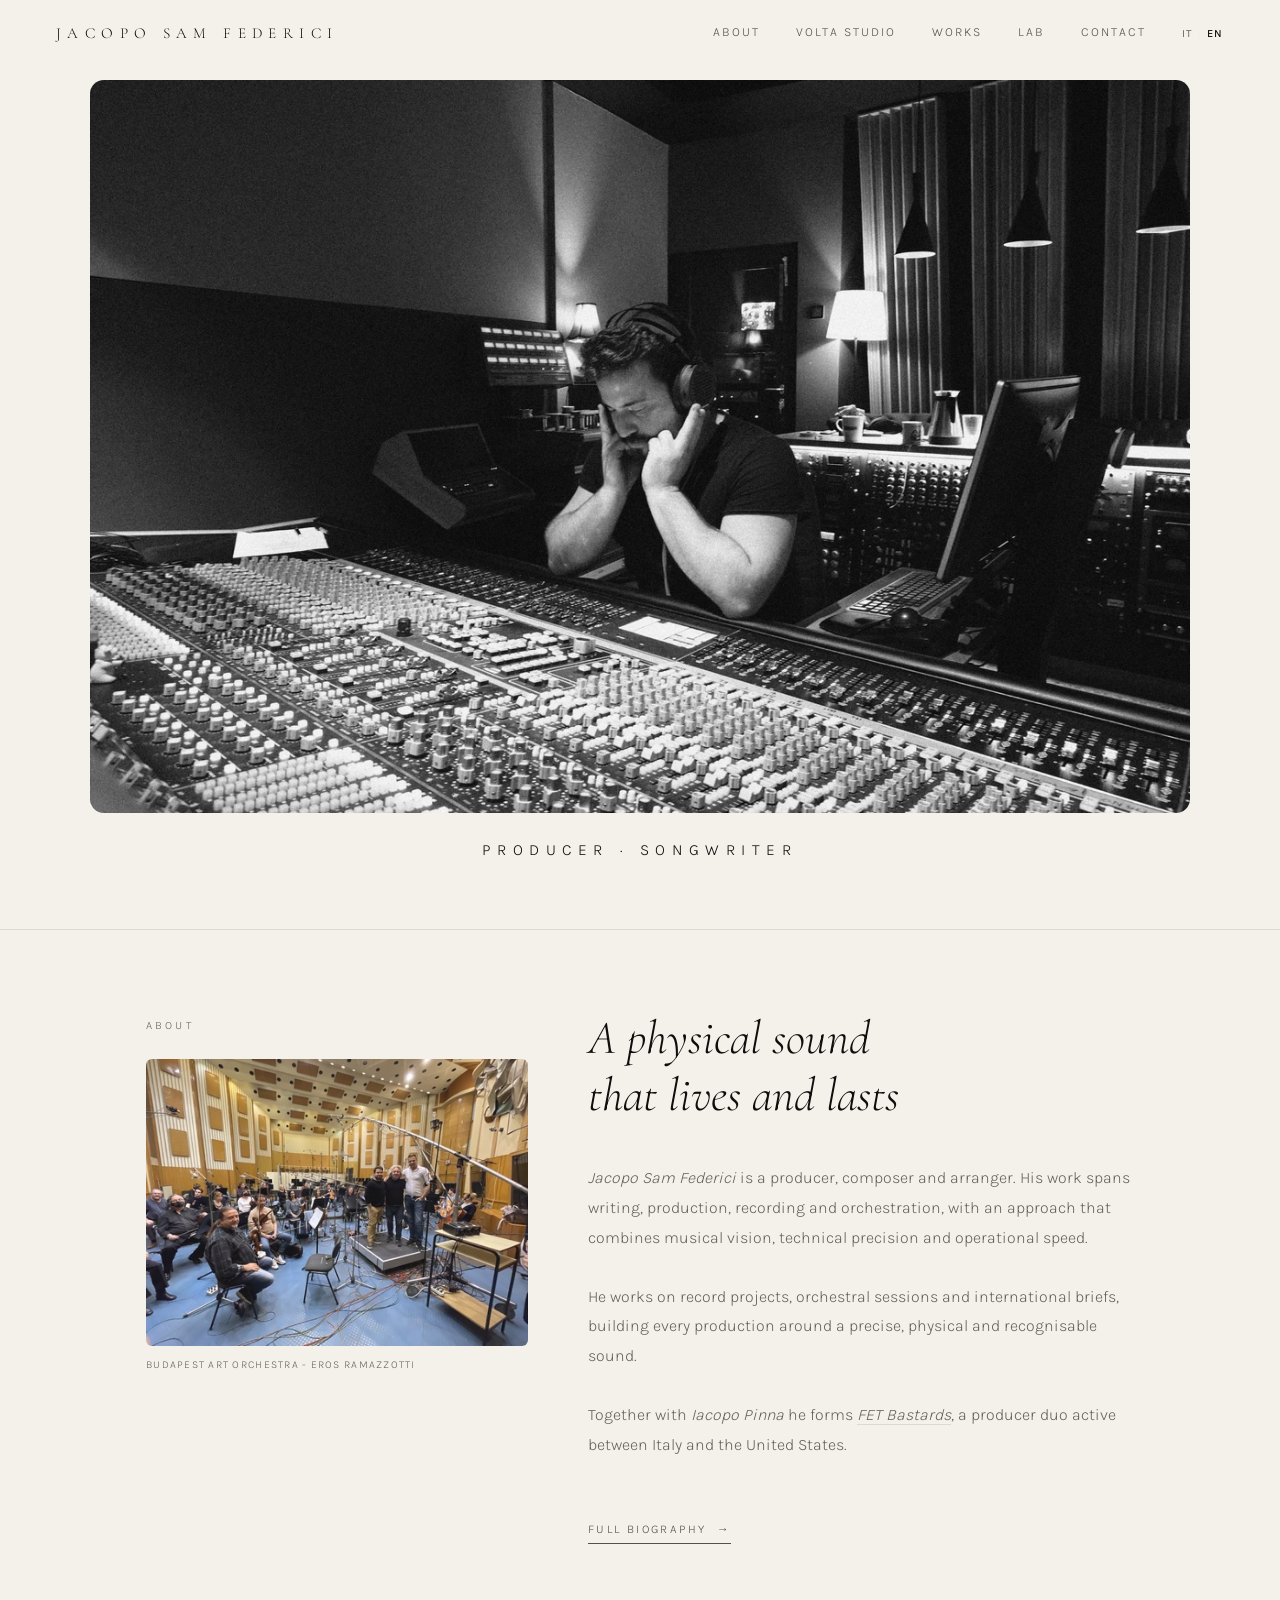
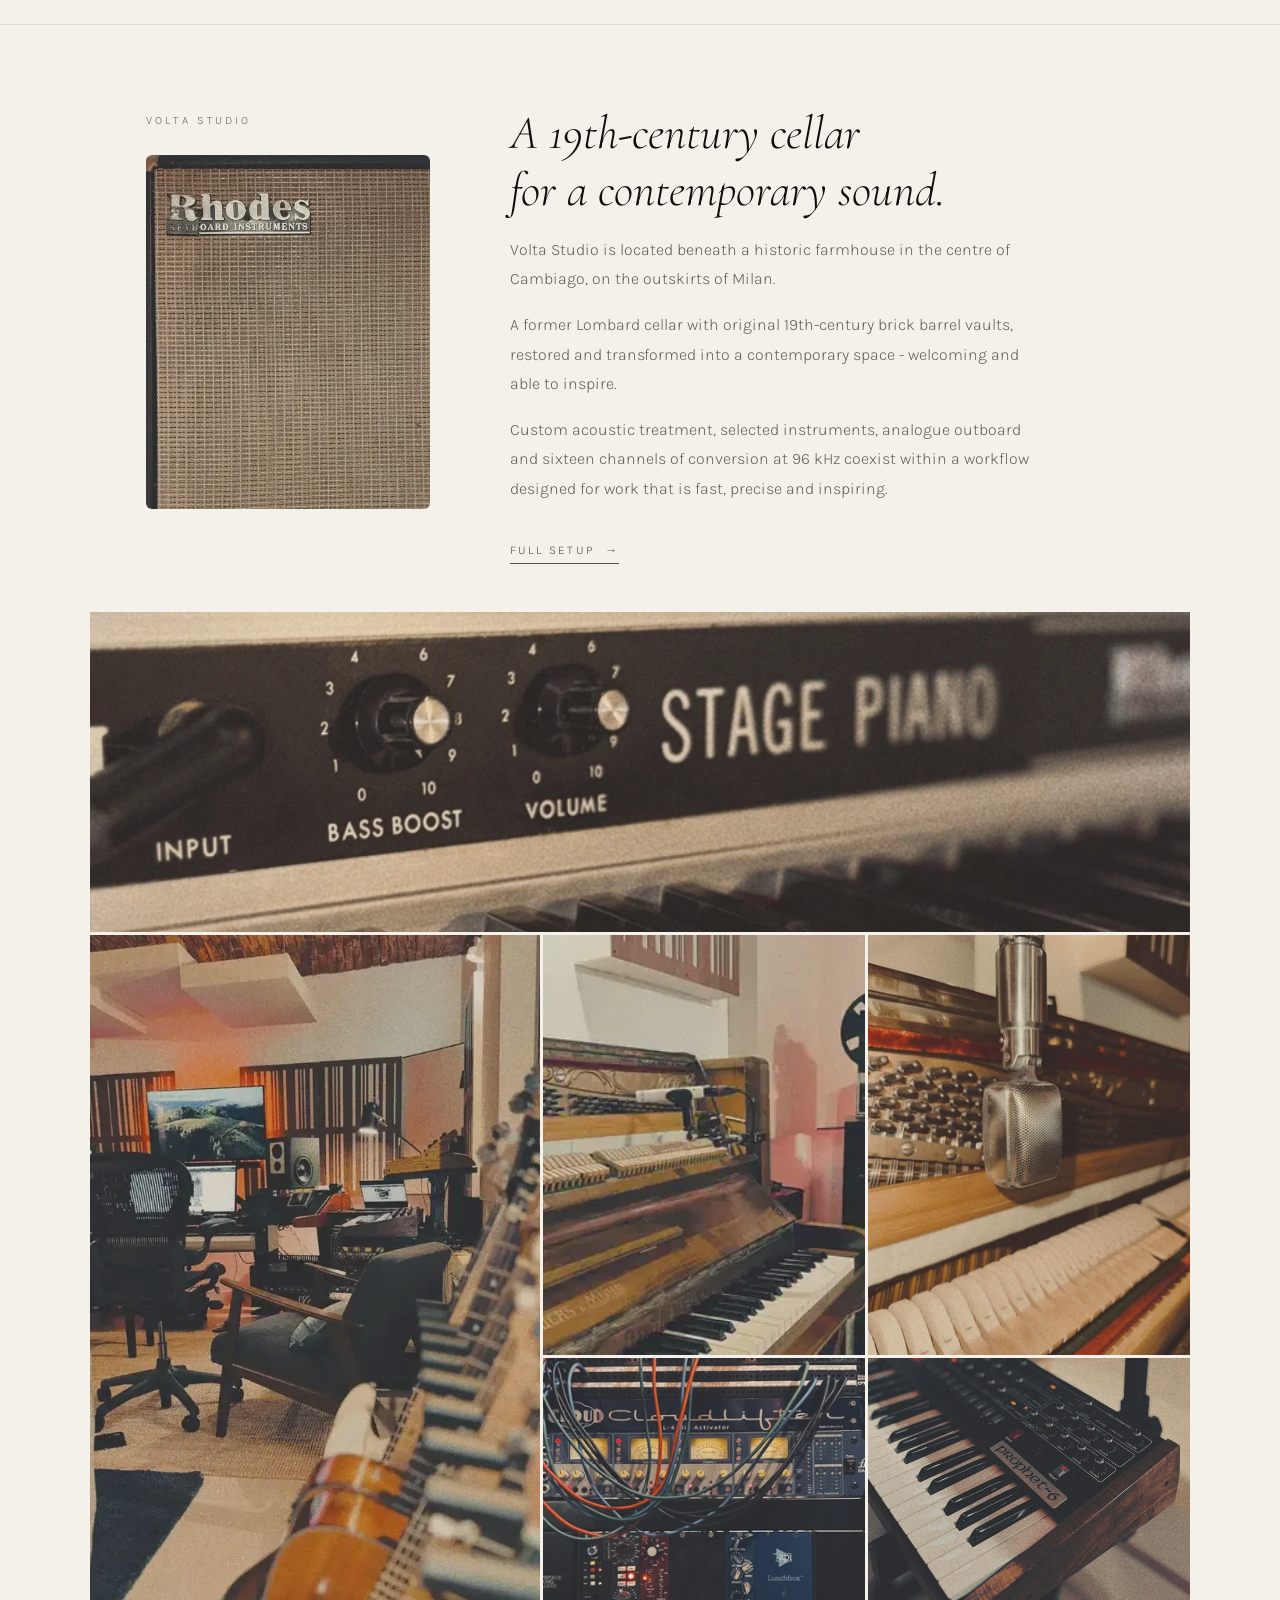
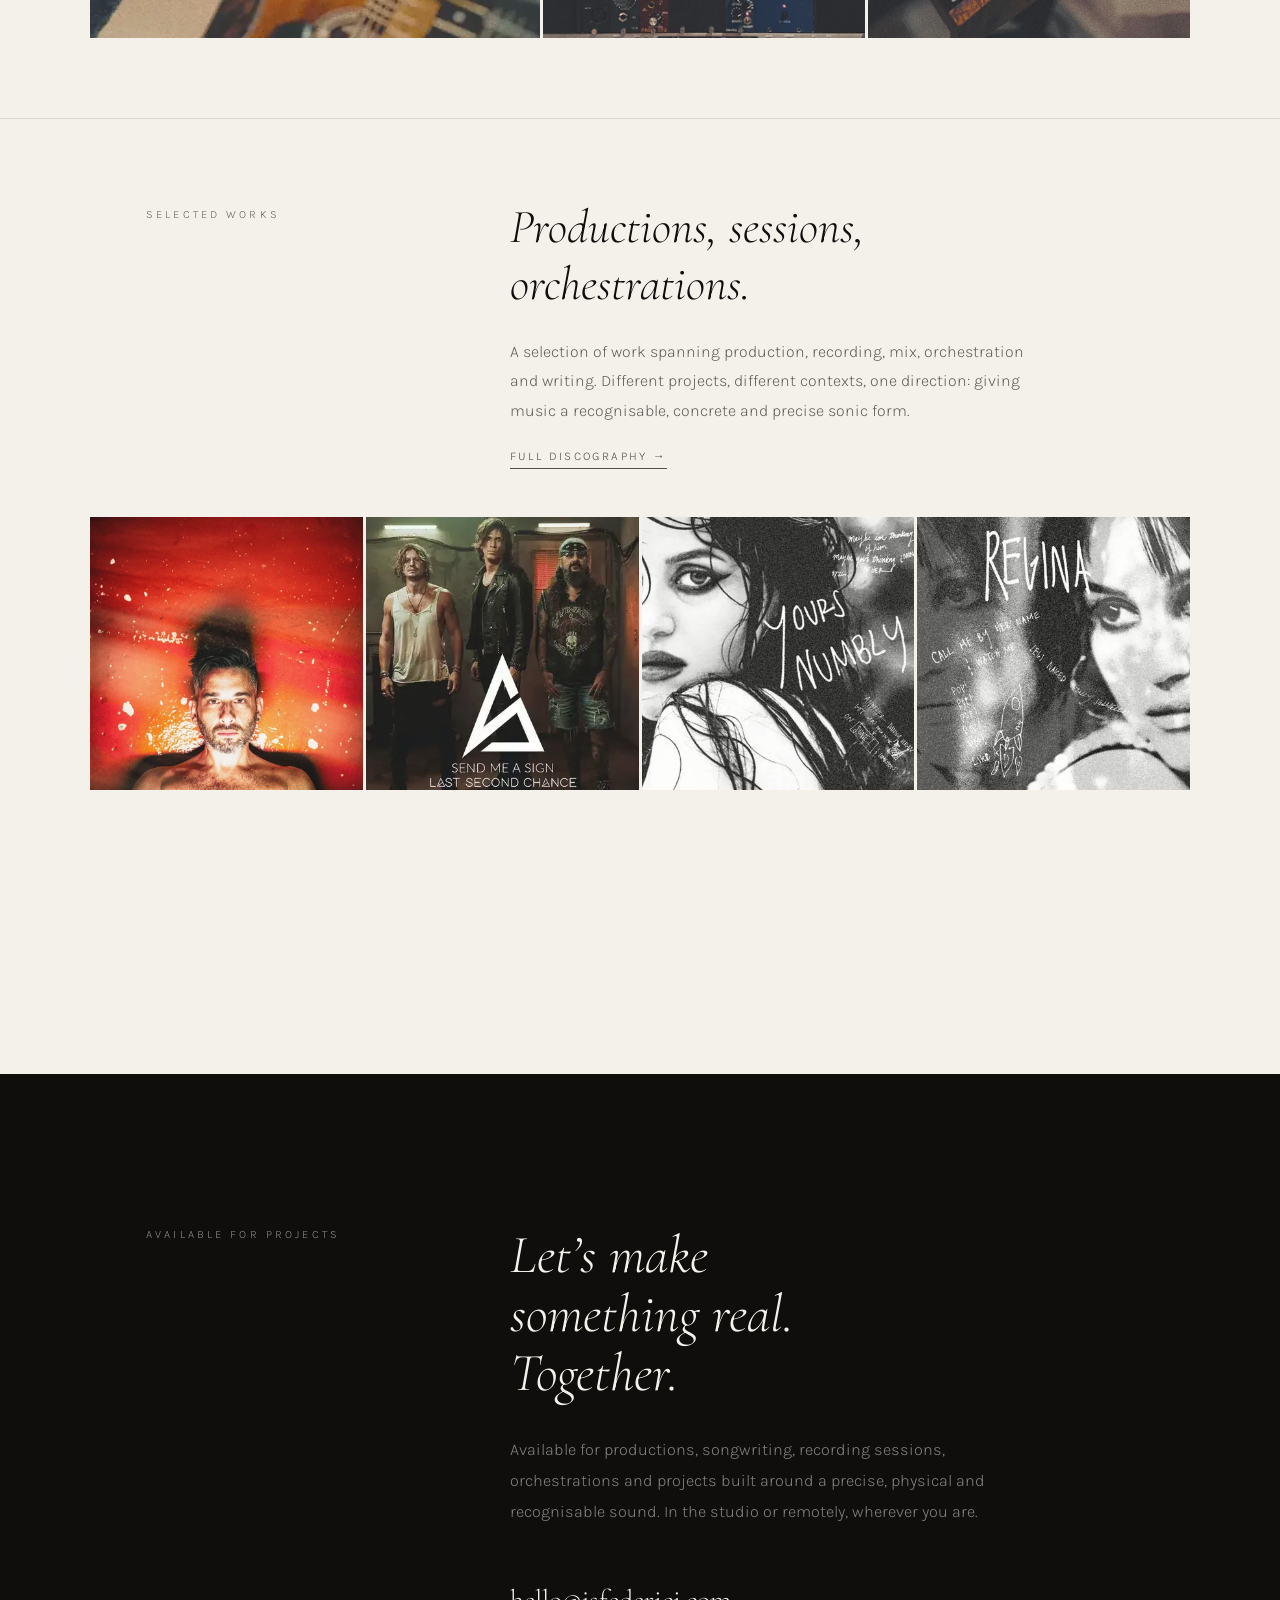
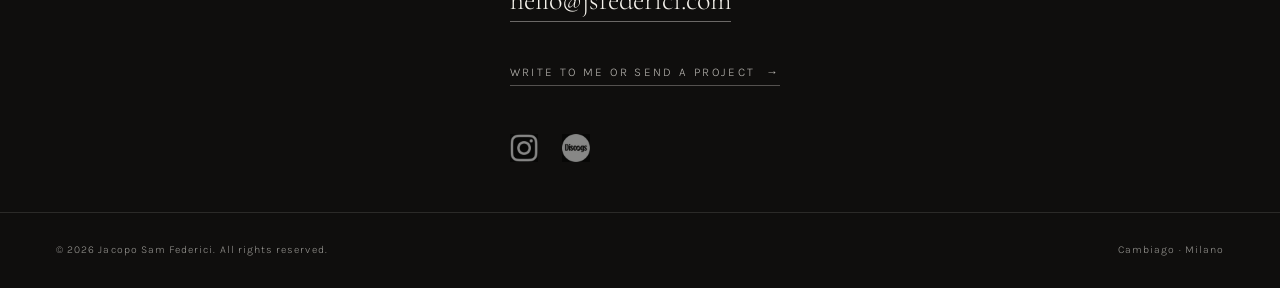
==== commit 9568b107: "upgrade" ====
--- a/index.html
+++ b/index.html
@@ -486,6 +486,7 @@
       <a href="#about" data-i18n="nav_about">Bio</a>
       <a href="#studio" data-i18n="nav_studio">Volta Studio</a>
       <a href="#works" data-i18n="nav_works">Lavori</a>
+      <a href="talkback.html" data-i18n="nav_lab">Lab</a>
       <a href="#contact" data-i18n="nav_contact">Contatti</a>
     </nav>
     <div style="display:flex;gap:6px;align-items:center;">
@@ -662,6 +663,7 @@
   nav_about:        { it: "Bio",            en: "About" },
   nav_studio:       { it: "Volta Studio",   en: "Volta Studio" },
   nav_works:        { it: "Lavori",         en: "Works" },
+  nav_lab:          { it: "Lab",            en: "Lab" },
   nav_contact:      { it: "Contatti",       en: "Contact" },
   hero_sub:         { it: "Producer · Songwriter", en: "Producer · Songwriter" },
   about_label:      { it: "Bio",            en: "About" },
